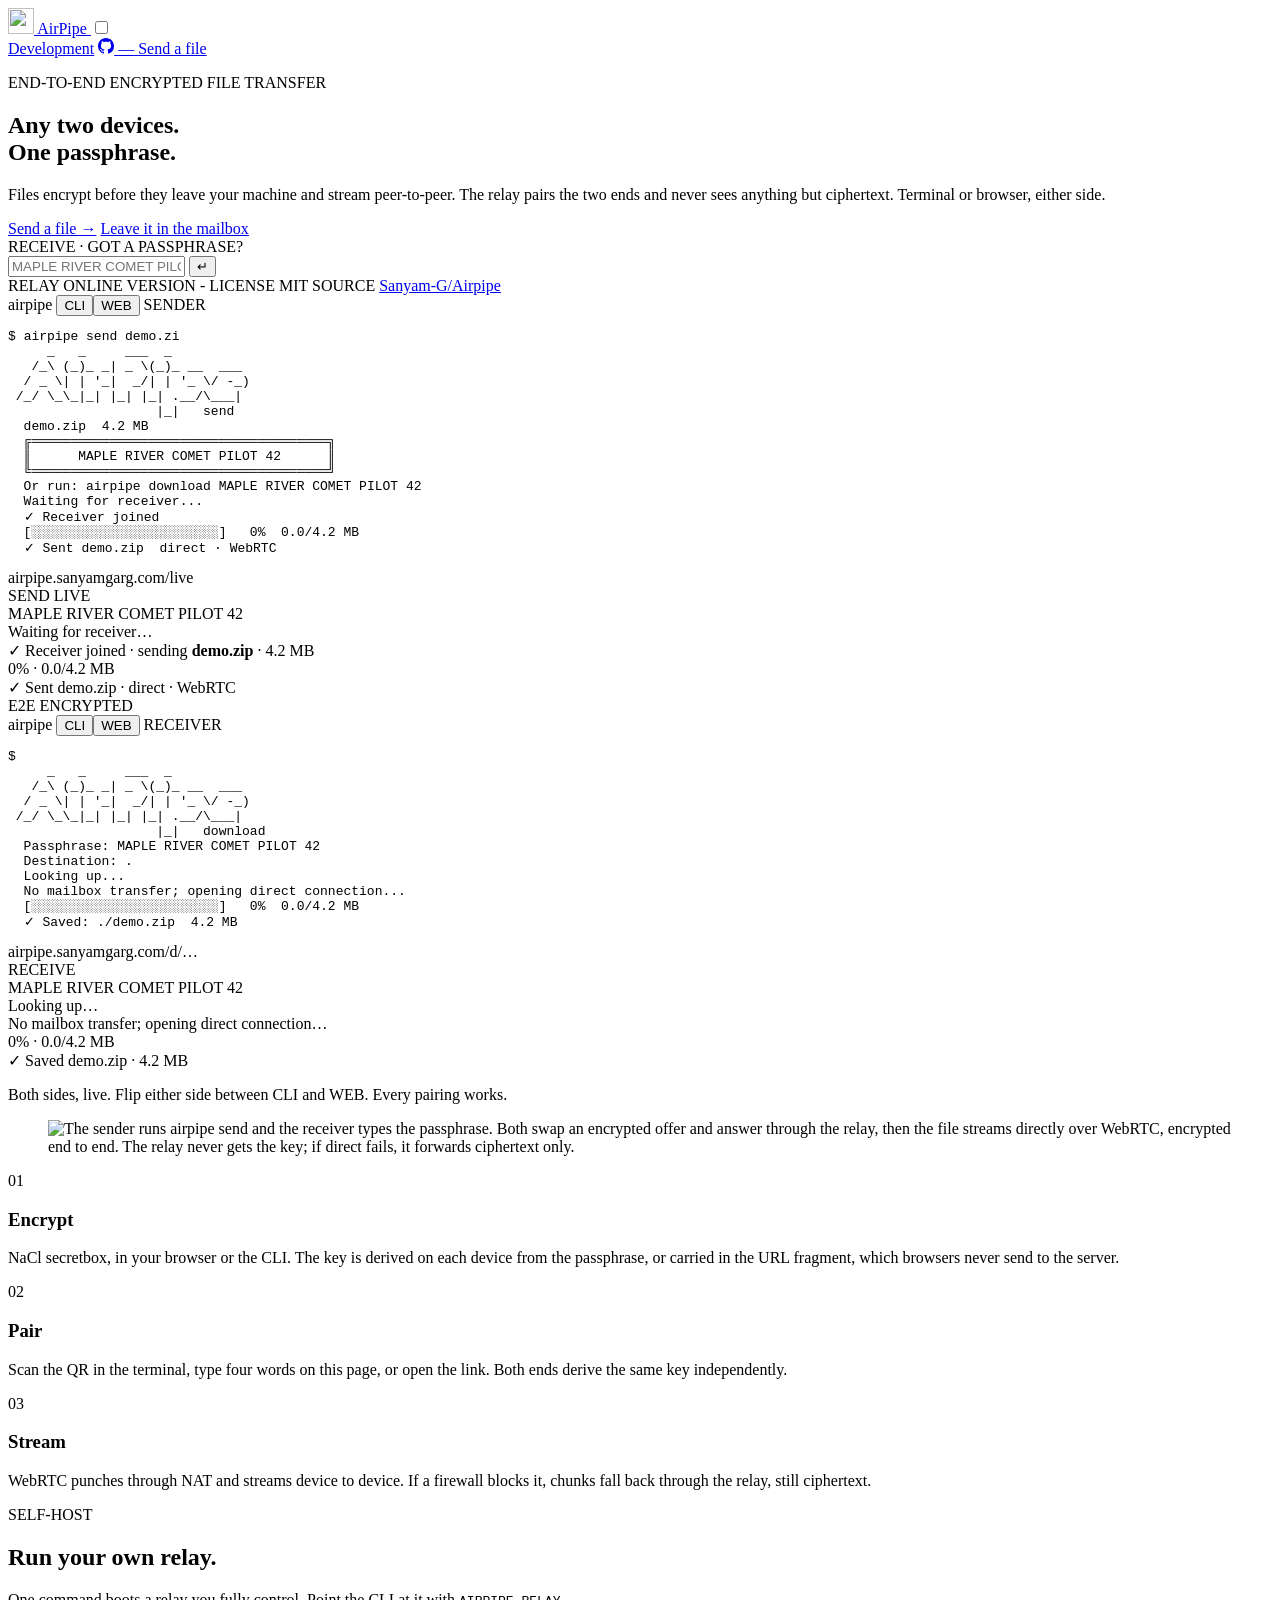
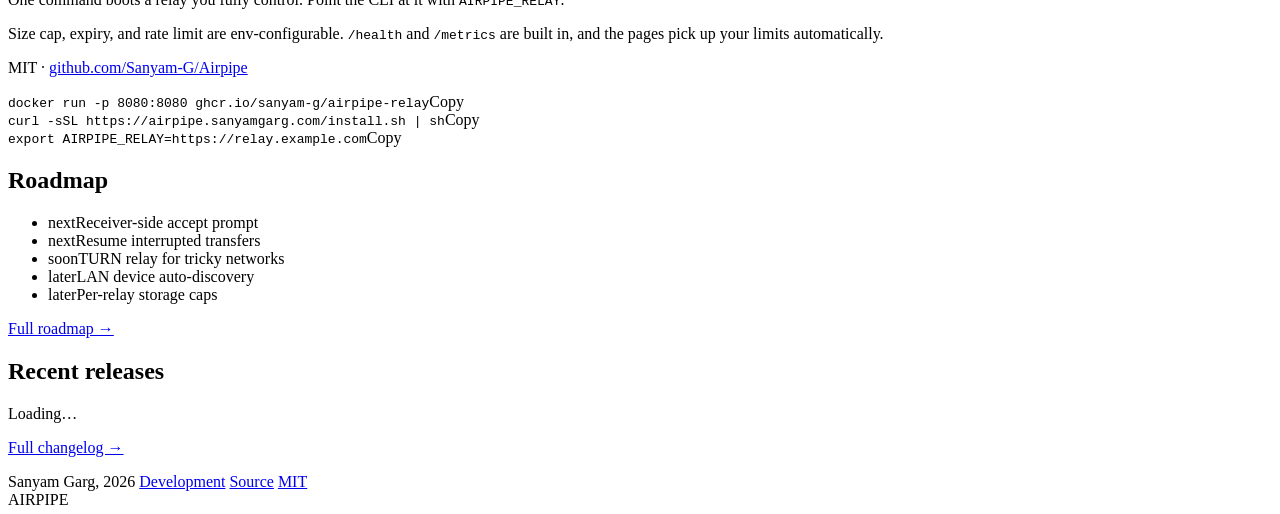
==== web/assets/index.html @ 5d318348 "Lowercase a logo: favicon, site header, README" ====
<!doctype html>
<html lang="en">
<head>
<meta charset="UTF-8">
<meta name="viewport" content="width=device-width,initial-scale=1">
<title>AirPipe - peer-to-peer encrypted file transfer</title>
<meta name="description" content="Encrypted file transfer, peer-to-peer in the browser or terminal. Self-hostable.">
<meta property="og:title" content="AirPipe">
<meta property="og:description" content="Encrypted file transfer, peer-to-peer in the browser or terminal. Self-hostable.">
<meta property="og:url" content="https://airpipe.sanyamgarg.com">
<meta property="og:type" content="website">
<meta name="theme-color" content="#14100D">
<link rel="icon" href="/static/favicon.ico?v=20261101a" sizes="any">
<link rel="icon" type="image/svg+xml" href="/static/favicon.svg?v=20261101a">
<link rel="apple-touch-icon" href="/static/apple-touch-icon.png?v=20261101a">
<link rel="preconnect" href="https://fonts.googleapis.com">
<link rel="preconnect" href="https://fonts.gstatic.com" crossorigin>
<link href="https://fonts.googleapis.com/css2?family=Inter:wght@400;500;600;700;800&family=JetBrains+Mono:wght@400;500;600;700&display=swap" rel="stylesheet">
<link rel="stylesheet" href="/site/landing.css?v=20261101b">
</head>
<body class="page-home">

  <nav class="topnav">
    <a class="nav-brand" href="/">
      <img class="brand-mark" src="/static/favicon.svg?v=20261101a" alt="" width="26" height="26">
      <span>AirPipe</span>
    </a>
    <input type="checkbox" id="nav-toggle" class="nav-toggle" aria-label="Open menu">
    <label for="nav-toggle" class="nav-burger" aria-hidden="true"><span></span><span></span><span></span></label>
    <div class="nav-right">
      <a class="nav-link" href="/development">Development</a>
      <a class="nav-link nav-gh" id="nav-gh" href="https://github.com/Sanyam-G/Airpipe" target="_blank" rel="noopener" aria-label="GitHub">
        <svg viewBox="0 0 16 16" width="16" height="16" aria-hidden="true"><path fill="currentColor" d="M8 0C3.58 0 0 3.58 0 8c0 3.54 2.29 6.53 5.47 7.59.4.07.55-.17.55-.38 0-.19-.01-.82-.01-1.49-2.01.37-2.53-.49-2.69-.94-.09-.23-.48-.94-.82-1.13-.28-.15-.68-.52-.01-.53.63-.01 1.08.58 1.23.82.72 1.21 1.87.87 2.33.66.07-.52.28-.87.51-1.07-1.78-.2-3.64-.89-3.64-3.95 0-.87.31-1.59.82-2.15-.08-.2-.36-1.02.08-2.12 0 0 .67-.21 2.2.82.64-.18 1.32-.27 2-.27.68 0 1.36.09 2 .27 1.53-1.04 2.2-.82 2.2-.82.44 1.1.16 1.92.08 2.12.51.56.82 1.27.82 2.15 0 3.07-1.87 3.75-3.65 3.95.29.25.54.73.54 1.48 0 1.07-.01 1.93-.01 2.2 0 .21.15.46.55.38A8.013 8.013 0 0 0 16 8c0-4.42-3.58-8-8-8z"/></svg>
        <span id="gh-stars" class="gh-stars">—</span>
      </a>
      <a class="nav-cta" href="/live">Send a file</a>
    </div>
  </nav>

  <main class="home">

    <section class="hero">
      <p class="eyebrow">END-TO-END ENCRYPTED FILE TRANSFER</p>
      <h1 class="hero-h">Any two devices.<br><span class="accent">One passphrase.</span></h1>

      <div class="hero-grid">
        <div class="hero-side">
          <p class="hero-sub">Files encrypt before they leave your machine and stream peer-to-peer. The relay pairs the two ends and never sees anything but ciphertext. Terminal or browser, either side.</p>
          <div class="hero-cta">
            <a class="btn-primary" href="/live">Send a file →</a>
            <a class="btn-secondary" href="/send">Leave it in the mailbox</a>
          </div>
          <div class="recv-mini">
            <span class="l-name">RECEIVE · GOT A PASSPHRASE?</span>
            <div class="recv-line">
              <input id="pp-input" class="recv-input" type="text" placeholder="MAPLE RIVER COMET PILOT 42" autocomplete="off" spellcheck="false" aria-label="passphrase">
              <button id="pp-go" class="recv-go">↵</button>
            </div>
            <div id="pp-err" class="recv-err"></div>
          </div>
          <div class="hero-meta">
            <span class="status" id="relay-status"><span class="dot"></span><span class="status-text">RELAY ONLINE</span></span>
            <span><span class="meta-k">VERSION</span> <span id="relay-version">-</span></span>
            <span><span class="meta-k">LICENSE</span> MIT</span>
            <span><span class="meta-k">SOURCE</span> <a href="https://github.com/Sanyam-G/Airpipe" target="_blank" rel="noopener">Sanyam-G/Airpipe</a></span>
          </div>
        </div>

        <div class="hero-demo">
          <div class="demo-duo" id="demo-duo">
            <div class="term pane">
              <div class="term-bar">
                <span class="term-dot"></span><span class="term-dot"></span><span class="term-dot"></span>
                <span class="term-title">airpipe</span>
                <span class="seg"><button type="button" class="sel" data-view="cli">CLI</button><button type="button" data-view="web">WEB</button></span>
                <span class="term-role">SENDER</span>
              </div>
              <pre class="term-body"><span class="tl t-first"><span class="t-dim">$</span> <span id="type-s"></span><span class="t-caret" id="caret-s"></span></span>
<span class="tl t-brand" data-s="s1">     _   _     ___  _
   /_\ (_)_ _| _ \(_)_ __  ___
  / _ \| | '_|  _/| | '_ \/ -_)
 /_/ \_\_|_| |_| |_| .__/\___|
                   |_|   <span class="t-dim">send</span></span>
<span class="tl" data-s="s2">  <span class="t-ink">demo.zip</span>  <span class="t-dim">4.2 MB</span></span>
<span class="tl t-brand" data-s="s3">  ╔══════════════════════════════════════╗
  ║      MAPLE RIVER COMET PILOT 42      ║
  ╚══════════════════════════════════════╝</span>
<span class="tl" data-s="s4">  <span class="t-dim">Or run:</span> <span class="t-ink">airpipe download MAPLE RIVER COMET PILOT 42</span></span>
<span class="tl" data-s="s5">  <span class="t-dim">Waiting for receiver...</span></span>
<span class="tl t-ok" data-s="s6">  ✓ Receiver joined</span>
<span class="tl" data-s="s7">  [<span class="t-brand" id="bar-s">░░░░░░░░░░░░░░░░░░░░░░░░</span>] <span id="pct-s" class="t-dim">  0%</span></span>
<span class="tl t-ok" data-s="s8">  ✓ Sent demo.zip  <span class="t-dim">direct · WebRTC</span></span></pre>
              <div class="web-body">
                <div class="wb-url">airpipe.sanyamgarg.com<span class="wb-path">/live</span></div>
                <div class="wb-stage">
                  <div class="wb-head">SEND LIVE</div>
                  <div class="wl" data-s="s3">
                    <div class="wb-phrase">MAPLE RIVER COMET PILOT 42</div>
                    <div class="wb-qr" aria-hidden="true"></div>
                  </div>
                  <div class="wl wb-dim" data-s="s5">Waiting for receiver…</div>
                  <div class="wl wb-ok" data-s="s6">✓ Receiver joined · sending <b>demo.zip</b> · 4.2 MB</div>
                  <div class="wl" data-s="s7">
                    <div class="wb-bar"><div class="wb-fill" id="wfill-s"></div></div>
                    <div class="wb-pct" id="wpct-s">0%</div>
                  </div>
                  <div class="wl wb-ok" data-s="s8">✓ Sent demo.zip · direct · WebRTC</div>
                </div>
              </div>
            </div>

            <div class="pipe" id="pipe" aria-hidden="true">
              <div class="pipe-track"><span class="pkt"></span><span class="pkt"></span><span class="pkt"></span></div>
              <span class="pipe-cap">E2E&nbsp;ENCRYPTED</span>
            </div>

            <div class="term pane">
              <div class="term-bar">
                <span class="term-dot"></span><span class="term-dot"></span><span class="term-dot"></span>
                <span class="term-title">airpipe</span>
                <span class="seg"><button type="button" class="sel" data-view="cli">CLI</button><button type="button" data-view="web">WEB</button></span>
                <span class="term-role">RECEIVER</span>
              </div>
              <pre class="term-body"><span class="tl t-first"><span class="t-dim">$</span> <span id="type-r"></span><span class="t-caret off" id="caret-r"></span></span>
<span class="tl t-brand" data-s="r1">     _   _     ___  _
   /_\ (_)_ _| _ \(_)_ __  ___
  / _ \| | '_|  _/| | '_ \/ -_)
 /_/ \_\_|_| |_| |_| .__/\___|
                   |_|   <span class="t-dim">download</span></span>
<span class="tl" data-s="r2">  <span class="t-dim">Passphrase:</span> <span class="t-brand">MAPLE RIVER COMET PILOT 42</span>
  <span class="t-dim">Destination:</span> <span class="t-ink">.</span></span>
<span class="tl" data-s="r3">  <span class="t-dim">Looking up...</span></span>
<span class="tl" data-s="r4">  <span class="t-dim">No mailbox transfer; opening direct connection...</span></span>
<span class="tl" data-s="r5">  [<span class="t-brand" id="bar-r">░░░░░░░░░░░░░░░░░░░░░░░░</span>] <span id="pct-r" class="t-dim">  0%</span></span>
<span class="tl t-ok" data-s="r6">  ✓ Saved: ./demo.zip  <span class="t-dim">4.2 MB</span></span></pre>
              <div class="web-body">
                <div class="wb-url">airpipe.sanyamgarg.com<span class="wb-path">/d/…</span></div>
                <div class="wb-stage">
                  <div class="wb-head">RECEIVE</div>
                  <div class="wl" data-s="r2"><div class="wb-input">MAPLE RIVER COMET PILOT 42</div></div>
                  <div class="wl wb-dim" data-s="r3">Looking up…</div>
                  <div class="wl wb-dim" data-s="r4">No mailbox transfer; opening direct connection…</div>
                  <div class="wl" data-s="r5">
                    <div class="wb-bar"><div class="wb-fill" id="wfill-r"></div></div>
                    <div class="wb-pct" id="wpct-r">0%</div>
                  </div>
                  <div class="wl wb-ok" data-s="r6">✓ Saved demo.zip · 4.2 MB</div>
                </div>
              </div>
            </div>
          </div>
          <p class="term-cap">Both sides, live. Flip either side between CLI and WEB. Every pairing works.</p>
        </div>
      </div>
    </section>

    <section class="how">
      <figure class="how-fig"><picture><source media="(max-width: 600px)" srcset="/site/airpipe-flow-tall.svg" width="400" height="830"><img src="/site/airpipe-flow.svg" width="940" height="340" alt="The sender runs airpipe send and the receiver types the passphrase. Both swap an encrypted offer and answer through the relay, then the file streams directly over WebRTC, encrypted end to end. The relay never gets the key; if direct fails, it forwards ciphertext only."></picture></figure>
      <div class="how-cell">
        <span class="how-n">01</span>
        <div class="how-txt">
          <h3>Encrypt</h3>
          <p>NaCl secretbox, in your browser or the CLI. The key is derived on each device from the passphrase, or carried in the URL fragment, which browsers never send to the server.</p>
        </div>
      </div>
      <div class="how-cell">
        <span class="how-n">02</span>
        <div class="how-txt">
          <h3>Pair</h3>
          <p>Scan the QR in the terminal, type four words on this page, or open the link. Both ends derive the same key independently.</p>
        </div>
      </div>
      <div class="how-cell">
        <span class="how-n">03</span>
        <div class="how-txt">
          <h3>Stream</h3>
          <p>WebRTC punches through NAT and streams device to device. If a firewall blocks it, chunks fall back through the relay, still ciphertext.</p>
        </div>
      </div>
    </section>

    <section class="selfhost">
      <div class="sh-copy">
        <p class="eyebrow">SELF-HOST</p>
        <h2>Run your own relay.</h2>
        <p>One command boots a relay you fully control. Point the CLI at it with <code>AIRPIPE_RELAY</code>.</p>
        <p>Size cap, expiry, and rate limit are env-configurable. <code>/health</code> and <code>/metrics</code> are built in, and the pages pick up your limits automatically.</p>
        <p class="sh-foot">MIT · <a href="https://github.com/Sanyam-G/Airpipe" target="_blank" rel="noopener">github.com/Sanyam-G/Airpipe</a></p>
      </div>
      <div class="code-stack">
        <div class="code-block"><code>docker run -p 8080:8080 ghcr.io/sanyam-g/airpipe-relay</code><span class="copy-pill">Copy</span></div>
        <div class="code-block"><code>curl -sSL https://airpipe.sanyamgarg.com/install.sh | sh</code><span class="copy-pill">Copy</span></div>
        <div class="code-block"><code>export AIRPIPE_RELAY=https://relay.example.com</code><span class="copy-pill">Copy</span></div>
      </div>
    </section>

    <section class="split">
      <div class="split-col">
        <h2 class="section-label">Roadmap</h2>
        <ul class="rm-line">
          <li><span class="rm-status next">next</span>Receiver-side accept prompt</li>
          <li><span class="rm-status next">next</span>Resume interrupted transfers</li>
          <li><span class="rm-status soon">soon</span>TURN relay for tricky networks</li>
          <li><span class="rm-status later">later</span>LAN device auto-discovery</li>
          <li><span class="rm-status later">later</span>Per-relay storage caps</li>
        </ul>
        <p class="section-foot"><a href="/development#roadmap">Full roadmap →</a></p>
      </div>
      <div class="split-col">
        <h2 class="section-label">Recent releases</h2>
        <div id="cl-list" class="cl-line" data-limit="4">Loading…</div>
        <p class="section-foot"><a href="/development#changelog">Full changelog →</a></p>
      </div>
    </section>

  </main>

  <footer>
    <div class="footer-inner">
      <span>Sanyam Garg, 2026</span>
      <span class="footer-links">
        <a href="/development">Development</a>
        <a href="https://github.com/Sanyam-G/Airpipe" target="_blank" rel="noopener">Source</a>
        <a href="https://github.com/Sanyam-G/Airpipe/blob/main/LICENSE" target="_blank" rel="noopener">MIT</a>
      </span>
    </div>
    <div class="footer-word" aria-hidden="true">AIRPIPE</div>
  </footer>

  <script src="/site/app.js?v=20260704a" defer></script>
  <script>
  (function () {
    var CMD_S = 'airpipe send demo.zip';
    var CMD_R = 'airpipe download MAPLE RIVER COMET PILOT 42';
    var typeS = document.getElementById('type-s'), caretS = document.getElementById('caret-s');
    var typeR = document.getElementById('type-r'), caretR = document.getElementById('caret-r');
    var barS = document.getElementById('bar-s'), pctS = document.getElementById('pct-s');
    var barR = document.getElementById('bar-r'), pctR = document.getElementById('pct-r');
    var pipe = document.getElementById('pipe');
    var wfillS = document.getElementById('wfill-s'), wpctS = document.getElementById('wpct-s');
    var wfillR = document.getElementById('wfill-r'), wpctR = document.getElementById('wpct-r');
    var lines = Array.prototype.slice.call(document.querySelectorAll('#demo-duo [data-s]'));
    if (!typeS || !typeR || !lines.length) return;
    var SIZE_MB = 4.2;
    var timers = [];
    function at(ms, fn) { timers.push(setTimeout(fn, ms)); }
    function show(n) {
      document.querySelectorAll('#demo-duo [data-s="' + n + '"]').forEach(function (el) {
        el.classList.add('on');
      });
    }
    function setBar(bar, pct, wfill, wpct, p) {
      var cells = 24, fill = Math.round(cells * p / 100);
      var mb = (SIZE_MB * p / 100).toFixed(1);
      bar.textContent = '█'.repeat(fill) + '░'.repeat(cells - fill);
      pct.textContent = (p < 10 ? '  ' : p < 100 ? ' ' : '') + p + '%  ' + mb + '/' + SIZE_MB + ' MB';
      wfill.style.width = p + '%';
      wpct.textContent = p + '% · ' + mb + '/' + SIZE_MB + ' MB';
    }
    document.querySelectorAll('#demo-duo .seg button').forEach(function (b) {
      b.addEventListener('click', function () {
        var pane = b.closest('.pane');
        pane.classList.toggle('view-web', b.dataset.view === 'web');
        pane.querySelectorAll('.seg button').forEach(function (x) {
          x.classList.toggle('sel', x === b);
        });
      });
    });
    function typeInto(el, caret, cmd, t0, speed) {
      at(t0, function () { caret.classList.remove('off'); });
      var t = t0 + 300;
      for (var i = 0; i < cmd.length; i++) {
        (function (i) { at(t, function () { el.textContent = cmd.slice(0, i + 1); }); })(i);
        t += speed + (i % 3) * 14;
      }
      return t;
    }
    function run() {
      timers.forEach(clearTimeout); timers = [];
      typeS.textContent = ''; typeR.textContent = '';
      caretS.classList.remove('off'); caretR.classList.add('off');
      pipe.classList.remove('live');
      lines.forEach(function (l) { l.classList.remove('on'); });
      setBar(barS, pctS, wfillS, wpctS, 0); setBar(barR, pctR, wfillR, wpctR, 0);
      var t = typeInto(typeS, caretS, CMD_S, 500, 34);
      at(t += 250, function () { caretS.classList.add('off'); show('s1'); });
      at(t += 350, function () { show('s2'); });
      at(t += 450, function () { show('s3'); });
      at(t += 250, function () { show('s4'); });
      at(t += 400, function () { show('s5'); });
      t = typeInto(typeR, caretR, CMD_R, t + 700, 26);
      at(t += 200, function () { caretR.classList.add('off'); show('r1'); });
      at(t += 300, function () { show('r2'); });
      at(t += 350, function () { show('r3'); });
      at(t += 550, function () { show('r4'); });
      at(t += 350, function () { show('s6'); pipe.classList.add('live'); });
      at(t += 400, function () { show('s7'); show('r5'); });
      var N = 26;
      for (var s = 1; s <= N; s++) {
        var x = s / N;
        var p = Math.round(100 * (1 - Math.pow(1 - x, 2.2)));
        (function (p, tt) {
          at(tt, function () { setBar(barS, pctS, wfillS, wpctS, p); });
          at(tt + 110, function () { setBar(barR, pctR, wfillR, wpctR, p); });
        })(p, t);
        t += 95;
      }
      at(t += 320, function () { pipe.classList.remove('live'); show('s8'); });
      at(t += 200, function () { show('r6'); });
      at(t + 4500, run);
    }
    run();
  })();
  </script>
</body>
</html>
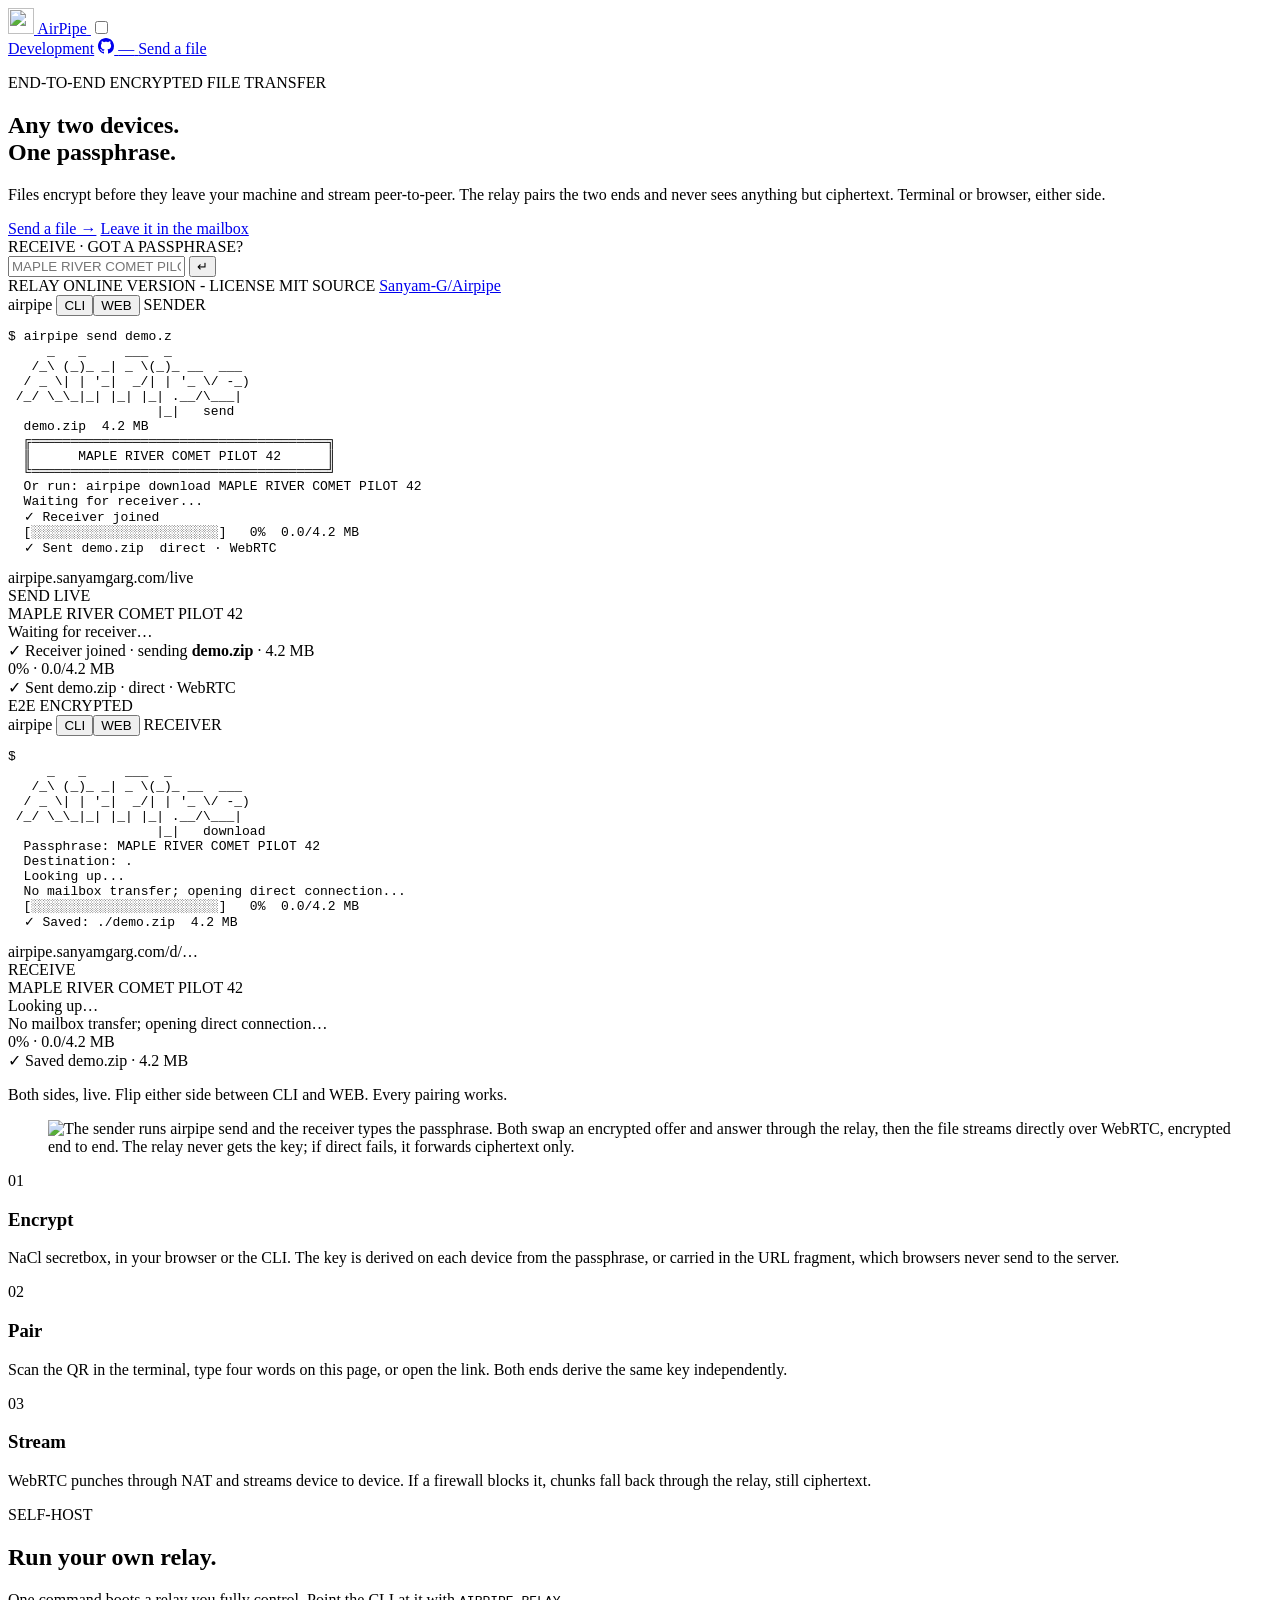
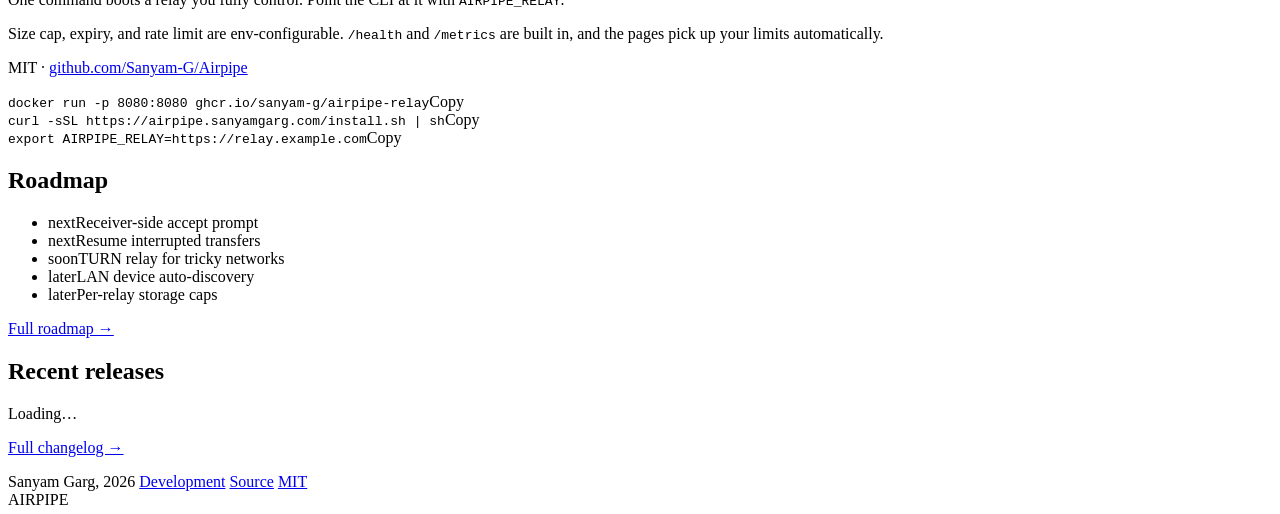
==== commit 6bf40539: "Restore earlier flow graphic, keep CLI-accurate text" ====
--- a/web/assets/index.html
+++ b/web/assets/index.html
@@ -155,7 +155,7 @@
     </section>
 
     <section class="how">
-      <figure class="how-fig"><picture><source media="(max-width: 600px)" srcset="/site/airpipe-flow-tall.svg" width="400" height="830"><img src="/site/airpipe-flow.svg" width="940" height="340" alt="The sender runs airpipe send and the receiver types the passphrase. Both swap an encrypted offer and answer through the relay, then the file streams directly over WebRTC, encrypted end to end. The relay never gets the key; if direct fails, it forwards ciphertext only."></picture></figure>
+      <figure class="how-fig"><picture><source media="(max-width: 600px)" srcset="/site/airpipe-flow-tall.svg" width="430" height="820"><img src="/site/airpipe-flow.svg" width="920" height="440" alt="The sender runs airpipe send and the receiver types the passphrase. Both swap an encrypted offer and answer through the relay, then the file streams directly over WebRTC, encrypted end to end. The relay never gets the key; if direct fails, it forwards ciphertext only."></picture></figure>
       <div class="how-cell">
         <span class="how-n">01</span>
         <div class="how-txt">
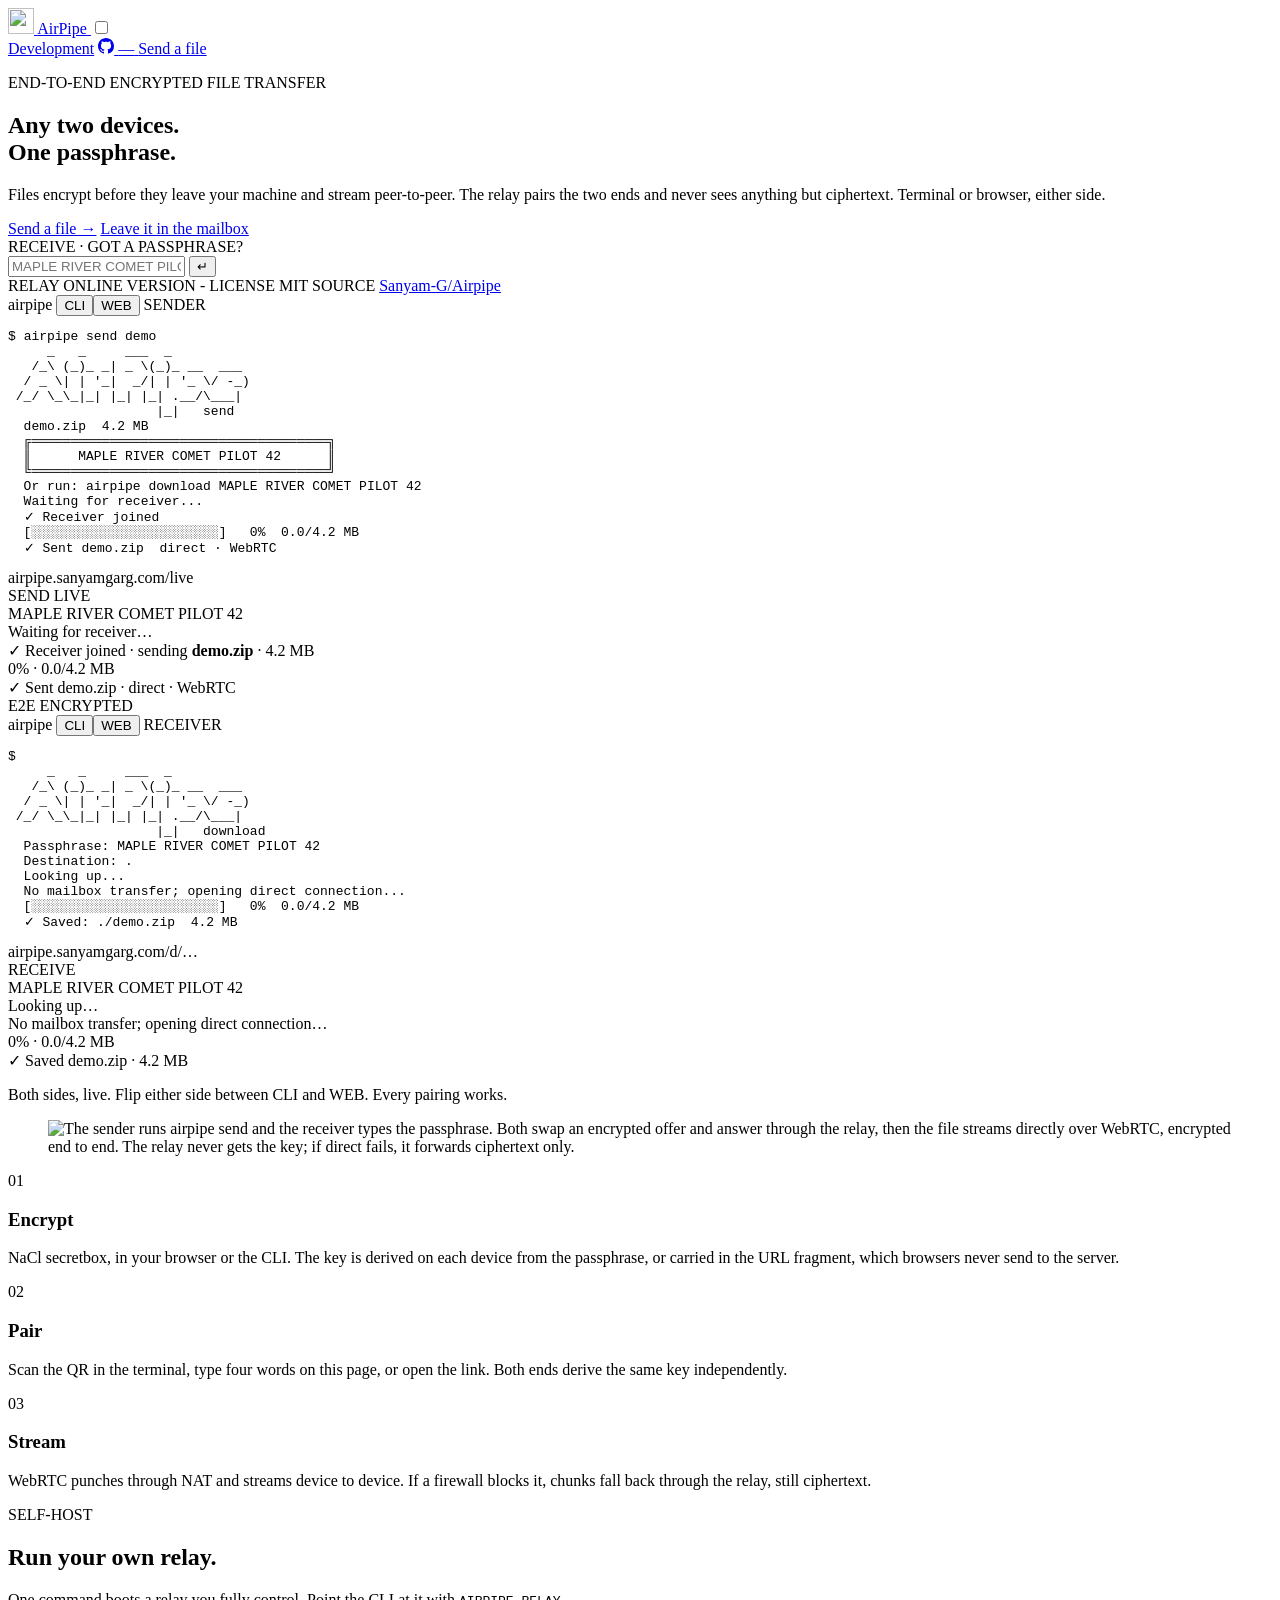
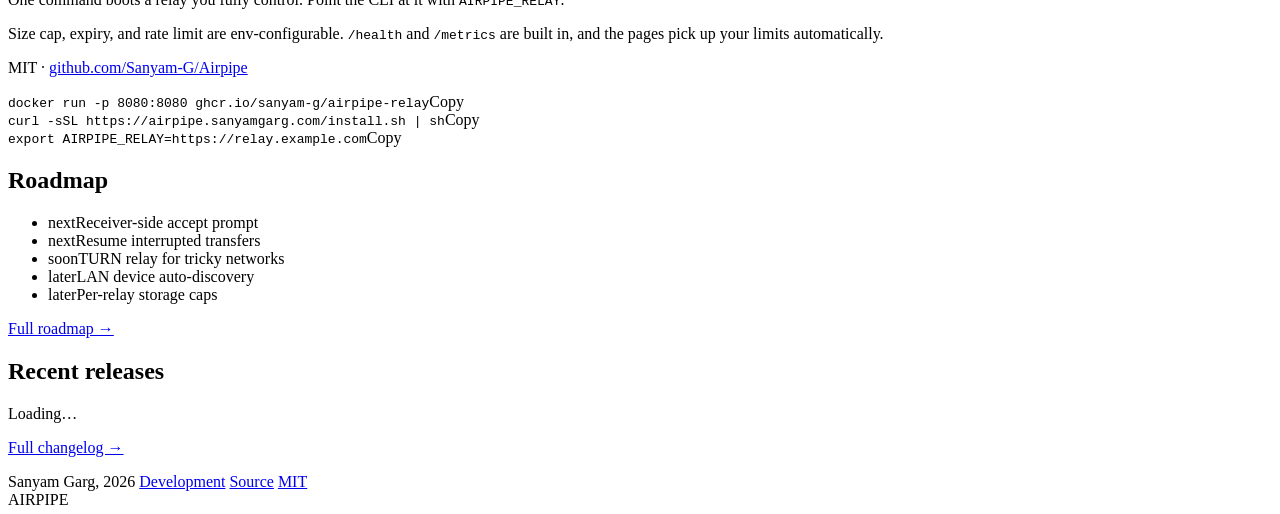
==== commit 415a7950: "Back to the redesigned flow graphic" ====
--- a/web/assets/index.html
+++ b/web/assets/index.html
@@ -155,7 +155,7 @@
     </section>
 
     <section class="how">
-      <figure class="how-fig"><picture><source media="(max-width: 600px)" srcset="/site/airpipe-flow-tall.svg" width="430" height="820"><img src="/site/airpipe-flow.svg" width="920" height="440" alt="The sender runs airpipe send and the receiver types the passphrase. Both swap an encrypted offer and answer through the relay, then the file streams directly over WebRTC, encrypted end to end. The relay never gets the key; if direct fails, it forwards ciphertext only."></picture></figure>
+      <figure class="how-fig"><picture><source media="(max-width: 600px)" srcset="/site/airpipe-flow-tall.svg" width="400" height="830"><img src="/site/airpipe-flow.svg" width="940" height="340" alt="The sender runs airpipe send and the receiver types the passphrase. Both swap an encrypted offer and answer through the relay, then the file streams directly over WebRTC, encrypted end to end. The relay never gets the key; if direct fails, it forwards ciphertext only."></picture></figure>
       <div class="how-cell">
         <span class="how-n">01</span>
         <div class="how-txt">
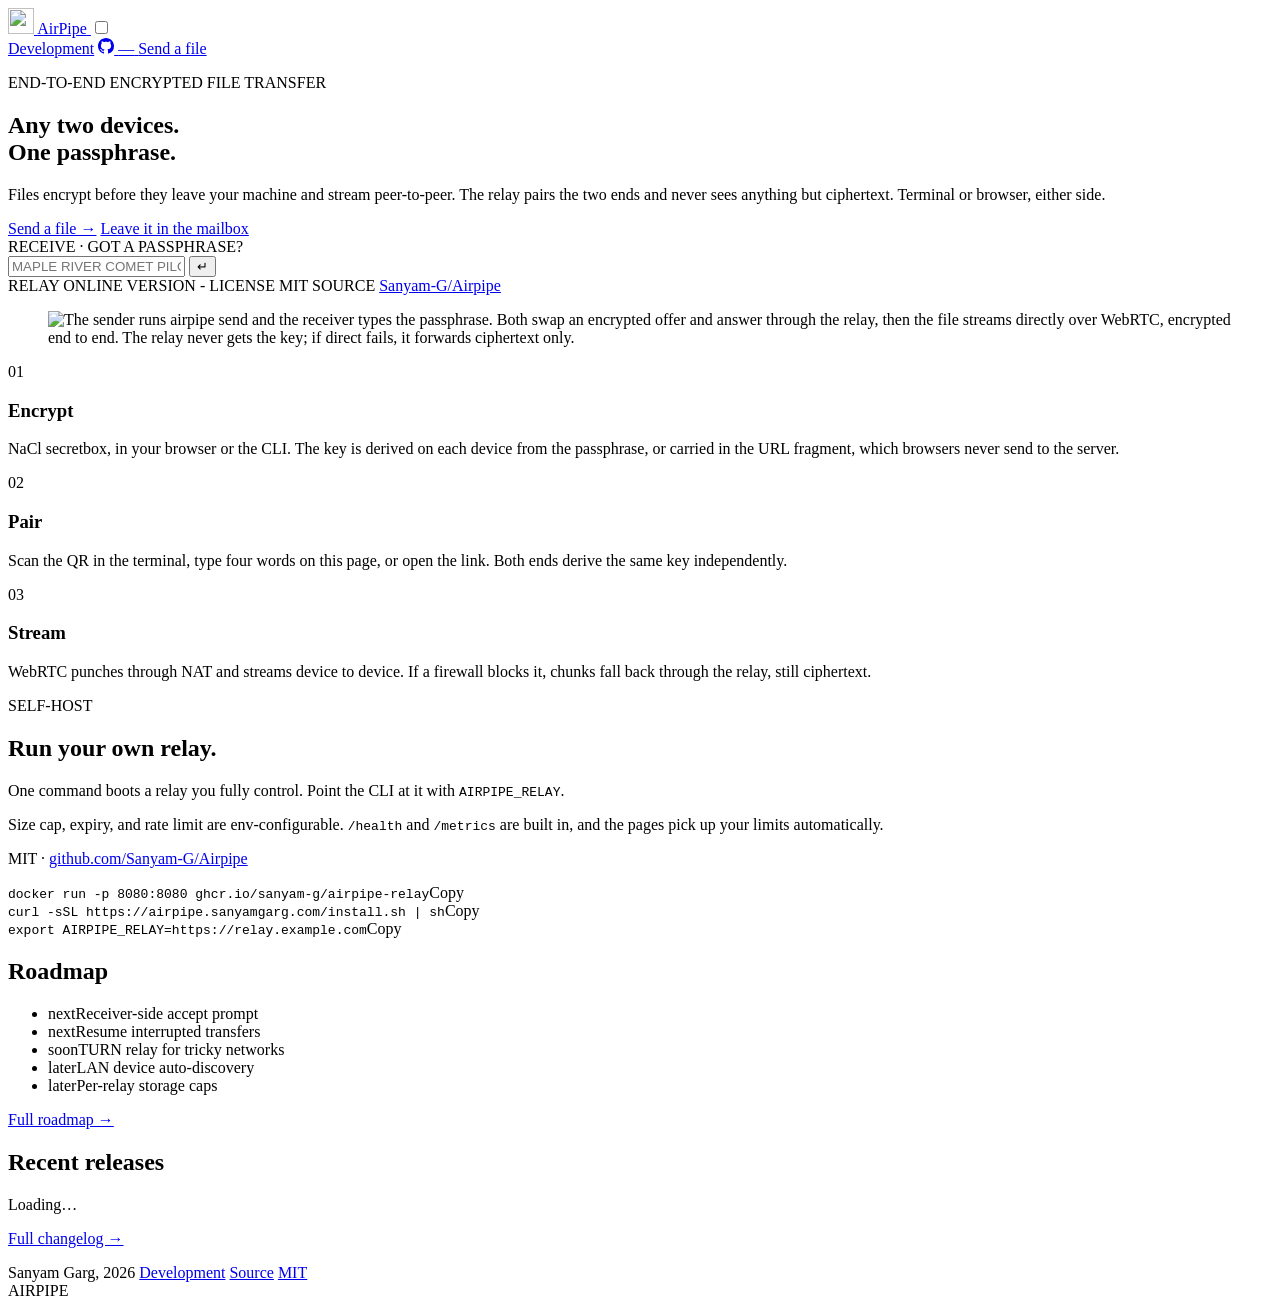
==== commit b0bff0cc: "Site: flow graphic replaces the old hero terminal demo" ====
--- a/web/assets/index.html
+++ b/web/assets/index.html
@@ -16,7 +16,7 @@
 <link rel="preconnect" href="https://fonts.googleapis.com">
 <link rel="preconnect" href="https://fonts.gstatic.com" crossorigin>
 <link href="https://fonts.googleapis.com/css2?family=Inter:wght@400;500;600;700;800&family=JetBrains+Mono:wght@400;500;600;700&display=swap" rel="stylesheet">
-<link rel="stylesheet" href="/site/landing.css?v=20261101b">
+<link rel="stylesheet" href="/site/landing.css?v=20261109a">
 </head>
 <body class="page-home">
 
@@ -66,96 +66,11 @@
           </div>
         </div>
 
-        <div class="hero-demo">
-          <div class="demo-duo" id="demo-duo">
-            <div class="term pane">
-              <div class="term-bar">
-                <span class="term-dot"></span><span class="term-dot"></span><span class="term-dot"></span>
-                <span class="term-title">airpipe</span>
-                <span class="seg"><button type="button" class="sel" data-view="cli">CLI</button><button type="button" data-view="web">WEB</button></span>
-                <span class="term-role">SENDER</span>
-              </div>
-              <pre class="term-body"><span class="tl t-first"><span class="t-dim">$</span> <span id="type-s"></span><span class="t-caret" id="caret-s"></span></span>
-<span class="tl t-brand" data-s="s1">     _   _     ___  _
-   /_\ (_)_ _| _ \(_)_ __  ___
-  / _ \| | '_|  _/| | '_ \/ -_)
- /_/ \_\_|_| |_| |_| .__/\___|
-                   |_|   <span class="t-dim">send</span></span>
-<span class="tl" data-s="s2">  <span class="t-ink">demo.zip</span>  <span class="t-dim">4.2 MB</span></span>
-<span class="tl t-brand" data-s="s3">  ╔══════════════════════════════════════╗
-  ║      MAPLE RIVER COMET PILOT 42      ║
-  ╚══════════════════════════════════════╝</span>
-<span class="tl" data-s="s4">  <span class="t-dim">Or run:</span> <span class="t-ink">airpipe download MAPLE RIVER COMET PILOT 42</span></span>
-<span class="tl" data-s="s5">  <span class="t-dim">Waiting for receiver...</span></span>
-<span class="tl t-ok" data-s="s6">  ✓ Receiver joined</span>
-<span class="tl" data-s="s7">  [<span class="t-brand" id="bar-s">░░░░░░░░░░░░░░░░░░░░░░░░</span>] <span id="pct-s" class="t-dim">  0%</span></span>
-<span class="tl t-ok" data-s="s8">  ✓ Sent demo.zip  <span class="t-dim">direct · WebRTC</span></span></pre>
-              <div class="web-body">
-                <div class="wb-url">airpipe.sanyamgarg.com<span class="wb-path">/live</span></div>
-                <div class="wb-stage">
-                  <div class="wb-head">SEND LIVE</div>
-                  <div class="wl" data-s="s3">
-                    <div class="wb-phrase">MAPLE RIVER COMET PILOT 42</div>
-                    <div class="wb-qr" aria-hidden="true"></div>
-                  </div>
-                  <div class="wl wb-dim" data-s="s5">Waiting for receiver…</div>
-                  <div class="wl wb-ok" data-s="s6">✓ Receiver joined · sending <b>demo.zip</b> · 4.2 MB</div>
-                  <div class="wl" data-s="s7">
-                    <div class="wb-bar"><div class="wb-fill" id="wfill-s"></div></div>
-                    <div class="wb-pct" id="wpct-s">0%</div>
-                  </div>
-                  <div class="wl wb-ok" data-s="s8">✓ Sent demo.zip · direct · WebRTC</div>
-                </div>
-              </div>
-            </div>
-
-            <div class="pipe" id="pipe" aria-hidden="true">
-              <div class="pipe-track"><span class="pkt"></span><span class="pkt"></span><span class="pkt"></span></div>
-              <span class="pipe-cap">E2E&nbsp;ENCRYPTED</span>
-            </div>
-
-            <div class="term pane">
-              <div class="term-bar">
-                <span class="term-dot"></span><span class="term-dot"></span><span class="term-dot"></span>
-                <span class="term-title">airpipe</span>
-                <span class="seg"><button type="button" class="sel" data-view="cli">CLI</button><button type="button" data-view="web">WEB</button></span>
-                <span class="term-role">RECEIVER</span>
-              </div>
-              <pre class="term-body"><span class="tl t-first"><span class="t-dim">$</span> <span id="type-r"></span><span class="t-caret off" id="caret-r"></span></span>
-<span class="tl t-brand" data-s="r1">     _   _     ___  _
-   /_\ (_)_ _| _ \(_)_ __  ___
-  / _ \| | '_|  _/| | '_ \/ -_)
- /_/ \_\_|_| |_| |_| .__/\___|
-                   |_|   <span class="t-dim">download</span></span>
-<span class="tl" data-s="r2">  <span class="t-dim">Passphrase:</span> <span class="t-brand">MAPLE RIVER COMET PILOT 42</span>
-  <span class="t-dim">Destination:</span> <span class="t-ink">.</span></span>
-<span class="tl" data-s="r3">  <span class="t-dim">Looking up...</span></span>
-<span class="tl" data-s="r4">  <span class="t-dim">No mailbox transfer; opening direct connection...</span></span>
-<span class="tl" data-s="r5">  [<span class="t-brand" id="bar-r">░░░░░░░░░░░░░░░░░░░░░░░░</span>] <span id="pct-r" class="t-dim">  0%</span></span>
-<span class="tl t-ok" data-s="r6">  ✓ Saved: ./demo.zip  <span class="t-dim">4.2 MB</span></span></pre>
-              <div class="web-body">
-                <div class="wb-url">airpipe.sanyamgarg.com<span class="wb-path">/d/…</span></div>
-                <div class="wb-stage">
-                  <div class="wb-head">RECEIVE</div>
-                  <div class="wl" data-s="r2"><div class="wb-input">MAPLE RIVER COMET PILOT 42</div></div>
-                  <div class="wl wb-dim" data-s="r3">Looking up…</div>
-                  <div class="wl wb-dim" data-s="r4">No mailbox transfer; opening direct connection…</div>
-                  <div class="wl" data-s="r5">
-                    <div class="wb-bar"><div class="wb-fill" id="wfill-r"></div></div>
-                    <div class="wb-pct" id="wpct-r">0%</div>
-                  </div>
-                  <div class="wl wb-ok" data-s="r6">✓ Saved demo.zip · 4.2 MB</div>
-                </div>
-              </div>
-            </div>
-          </div>
-          <p class="term-cap">Both sides, live. Flip either side between CLI and WEB. Every pairing works.</p>
-        </div>
+        <figure class="hero-fig"><picture><source media="(max-width: 600px)" srcset="/site/airpipe-flow-tall.svg" width="400" height="830"><img src="/site/airpipe-flow.svg" width="940" height="340" alt="The sender runs airpipe send and the receiver types the passphrase. Both swap an encrypted offer and answer through the relay, then the file streams directly over WebRTC, encrypted end to end. The relay never gets the key; if direct fails, it forwards ciphertext only."></picture></figure>
       </div>
     </section>
 
     <section class="how">
-      <figure class="how-fig"><picture><source media="(max-width: 600px)" srcset="/site/airpipe-flow-tall.svg" width="400" height="830"><img src="/site/airpipe-flow.svg" width="940" height="340" alt="The sender runs airpipe send and the receiver types the passphrase. Both swap an encrypted offer and answer through the relay, then the file streams directly over WebRTC, encrypted end to end. The relay never gets the key; if direct fails, it forwards ciphertext only."></picture></figure>
       <div class="how-cell">
         <span class="how-n">01</span>
         <div class="how-txt">
@@ -228,89 +143,5 @@
   </footer>
 
   <script src="/site/app.js?v=20260704a" defer></script>
-  <script>
-  (function () {
-    var CMD_S = 'airpipe send demo.zip';
-    var CMD_R = 'airpipe download MAPLE RIVER COMET PILOT 42';
-    var typeS = document.getElementById('type-s'), caretS = document.getElementById('caret-s');
-    var typeR = document.getElementById('type-r'), caretR = document.getElementById('caret-r');
-    var barS = document.getElementById('bar-s'), pctS = document.getElementById('pct-s');
-    var barR = document.getElementById('bar-r'), pctR = document.getElementById('pct-r');
-    var pipe = document.getElementById('pipe');
-    var wfillS = document.getElementById('wfill-s'), wpctS = document.getElementById('wpct-s');
-    var wfillR = document.getElementById('wfill-r'), wpctR = document.getElementById('wpct-r');
-    var lines = Array.prototype.slice.call(document.querySelectorAll('#demo-duo [data-s]'));
-    if (!typeS || !typeR || !lines.length) return;
-    var SIZE_MB = 4.2;
-    var timers = [];
-    function at(ms, fn) { timers.push(setTimeout(fn, ms)); }
-    function show(n) {
-      document.querySelectorAll('#demo-duo [data-s="' + n + '"]').forEach(function (el) {
-        el.classList.add('on');
-      });
-    }
-    function setBar(bar, pct, wfill, wpct, p) {
-      var cells = 24, fill = Math.round(cells * p / 100);
-      var mb = (SIZE_MB * p / 100).toFixed(1);
-      bar.textContent = '█'.repeat(fill) + '░'.repeat(cells - fill);
-      pct.textContent = (p < 10 ? '  ' : p < 100 ? ' ' : '') + p + '%  ' + mb + '/' + SIZE_MB + ' MB';
-      wfill.style.width = p + '%';
-      wpct.textContent = p + '% · ' + mb + '/' + SIZE_MB + ' MB';
-    }
-    document.querySelectorAll('#demo-duo .seg button').forEach(function (b) {
-      b.addEventListener('click', function () {
-        var pane = b.closest('.pane');
-        pane.classList.toggle('view-web', b.dataset.view === 'web');
-        pane.querySelectorAll('.seg button').forEach(function (x) {
-          x.classList.toggle('sel', x === b);
-        });
-      });
-    });
-    function typeInto(el, caret, cmd, t0, speed) {
-      at(t0, function () { caret.classList.remove('off'); });
-      var t = t0 + 300;
-      for (var i = 0; i < cmd.length; i++) {
-        (function (i) { at(t, function () { el.textContent = cmd.slice(0, i + 1); }); })(i);
-        t += speed + (i % 3) * 14;
-      }
-      return t;
-    }
-    function run() {
-      timers.forEach(clearTimeout); timers = [];
-      typeS.textContent = ''; typeR.textContent = '';
-      caretS.classList.remove('off'); caretR.classList.add('off');
-      pipe.classList.remove('live');
-      lines.forEach(function (l) { l.classList.remove('on'); });
-      setBar(barS, pctS, wfillS, wpctS, 0); setBar(barR, pctR, wfillR, wpctR, 0);
-      var t = typeInto(typeS, caretS, CMD_S, 500, 34);
-      at(t += 250, function () { caretS.classList.add('off'); show('s1'); });
-      at(t += 350, function () { show('s2'); });
-      at(t += 450, function () { show('s3'); });
-      at(t += 250, function () { show('s4'); });
-      at(t += 400, function () { show('s5'); });
-      t = typeInto(typeR, caretR, CMD_R, t + 700, 26);
-      at(t += 200, function () { caretR.classList.add('off'); show('r1'); });
-      at(t += 300, function () { show('r2'); });
-      at(t += 350, function () { show('r3'); });
-      at(t += 550, function () { show('r4'); });
-      at(t += 350, function () { show('s6'); pipe.classList.add('live'); });
-      at(t += 400, function () { show('s7'); show('r5'); });
-      var N = 26;
-      for (var s = 1; s <= N; s++) {
-        var x = s / N;
-        var p = Math.round(100 * (1 - Math.pow(1 - x, 2.2)));
-        (function (p, tt) {
-          at(tt, function () { setBar(barS, pctS, wfillS, wpctS, p); });
-          at(tt + 110, function () { setBar(barR, pctR, wfillR, wpctR, p); });
-        })(p, t);
-        t += 95;
-      }
-      at(t += 320, function () { pipe.classList.remove('live'); show('s8'); });
-      at(t += 200, function () { show('r6'); });
-      at(t + 4500, run);
-    }
-    run();
-  })();
-  </script>
 </body>
 </html>
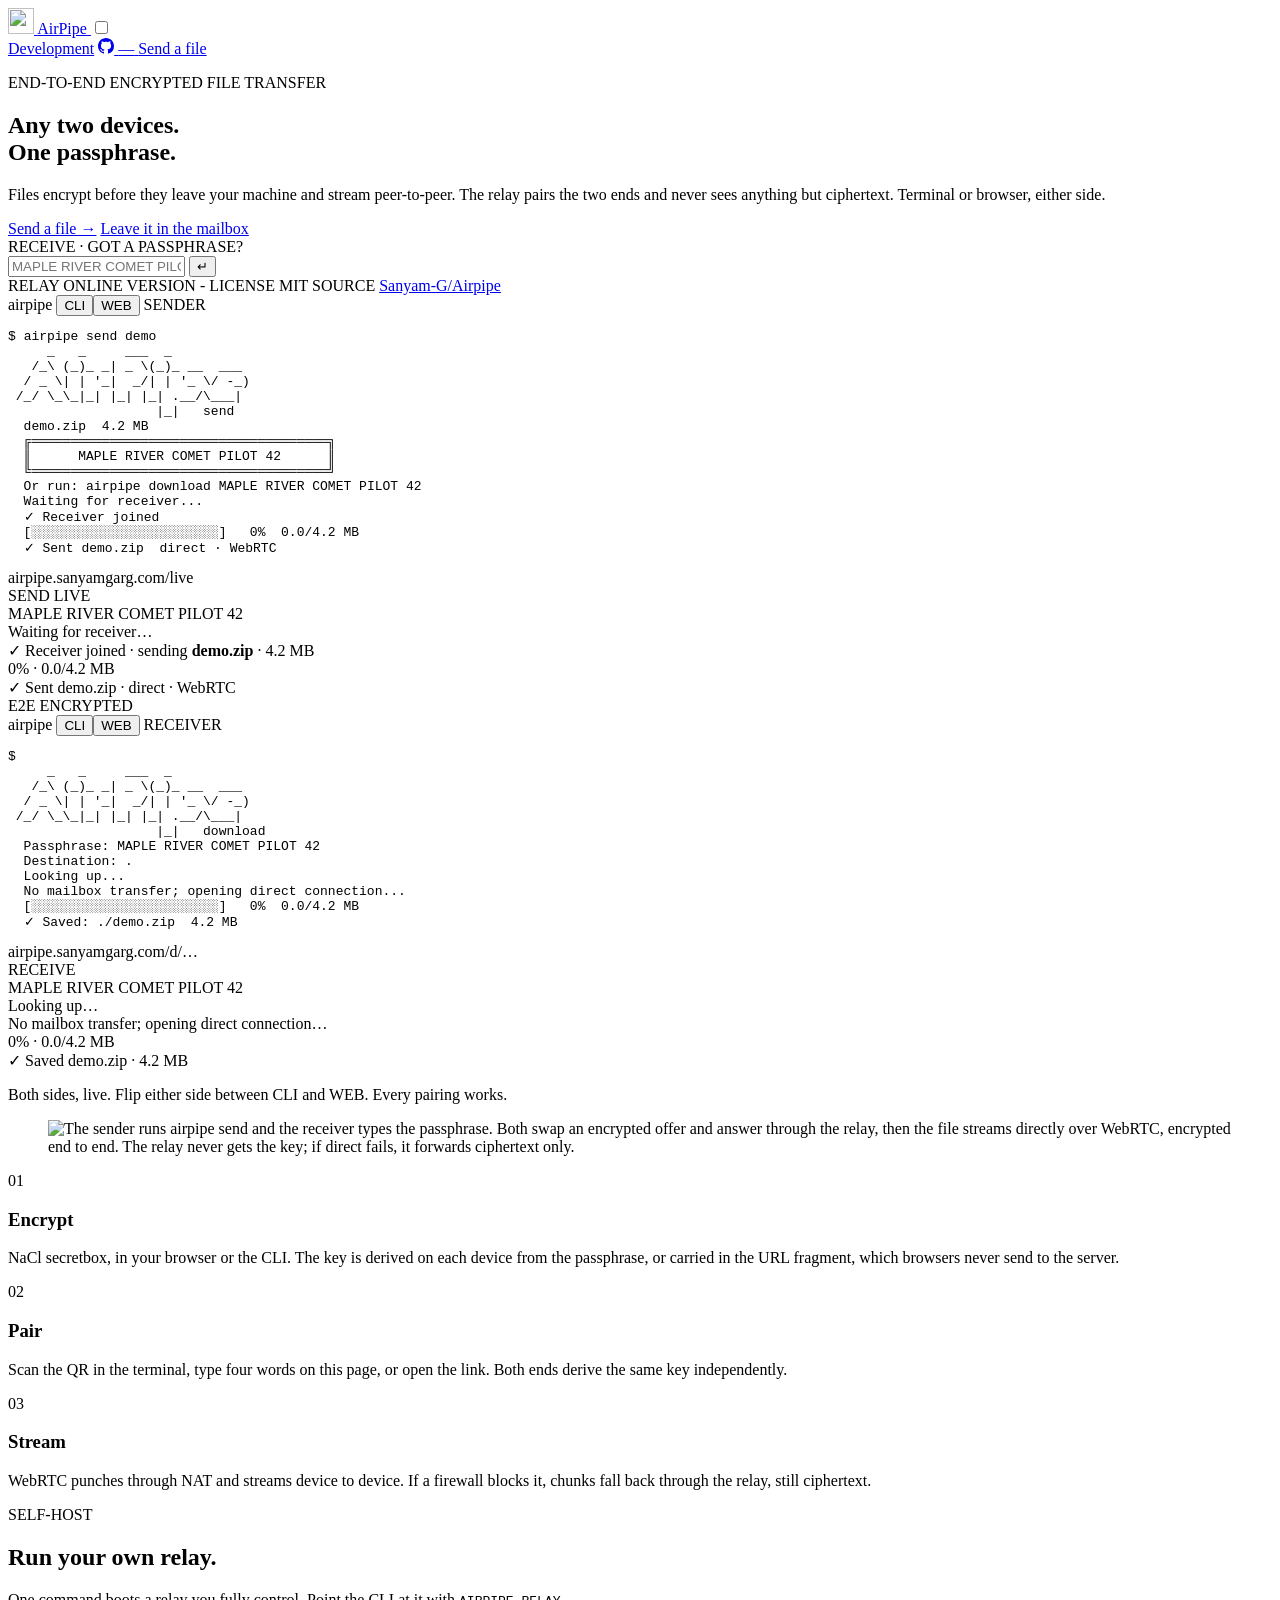
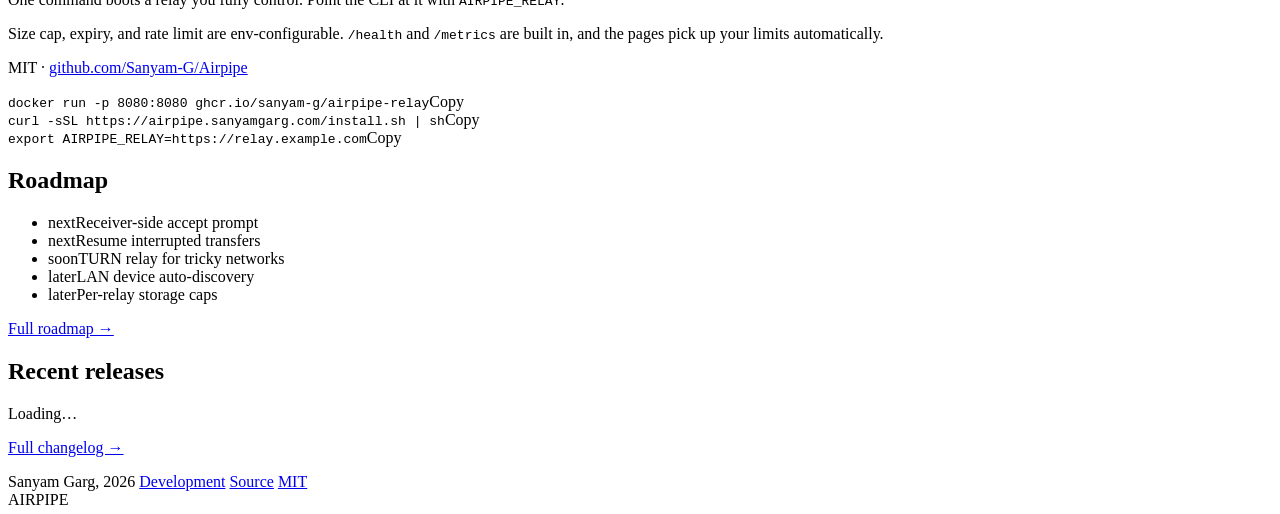
==== commit 3419d1a0: "site: share image, robots and sitemap, fresh cache stamp" ====
--- a/web/assets/index.html
+++ b/web/assets/index.html
@@ -9,6 +9,10 @@
 <meta property="og:description" content="Encrypted file transfer, peer-to-peer in the browser or terminal. Self-hostable.">
 <meta property="og:url" content="https://airpipe.sanyamgarg.com">
 <meta property="og:type" content="website">
+<meta property="og:image" content="https://airpipe.sanyamgarg.com/site/og.png">
+<meta property="og:image:width" content="1200">
+<meta property="og:image:height" content="630">
+<meta name="twitter:card" content="summary_large_image">
 <meta name="theme-color" content="#14100D">
 <link rel="icon" href="/static/favicon.ico?v=20261101a" sizes="any">
 <link rel="icon" type="image/svg+xml" href="/static/favicon.svg?v=20261101a">
@@ -16,7 +20,7 @@
 <link rel="preconnect" href="https://fonts.googleapis.com">
 <link rel="preconnect" href="https://fonts.gstatic.com" crossorigin>
 <link href="https://fonts.googleapis.com/css2?family=Inter:wght@400;500;600;700;800&family=JetBrains+Mono:wght@400;500;600;700&display=swap" rel="stylesheet">
-<link rel="stylesheet" href="/site/landing.css?v=20261109a">
+<link rel="stylesheet" href="/site/landing.css?v=20261101b">
 </head>
 <body class="page-home">
 
@@ -66,11 +70,96 @@
           </div>
         </div>
 
-        <figure class="hero-fig"><picture><source media="(max-width: 600px)" srcset="/site/airpipe-flow-tall.svg" width="400" height="830"><img src="/site/airpipe-flow.svg" width="940" height="340" alt="The sender runs airpipe send and the receiver types the passphrase. Both swap an encrypted offer and answer through the relay, then the file streams directly over WebRTC, encrypted end to end. The relay never gets the key; if direct fails, it forwards ciphertext only."></picture></figure>
+        <div class="hero-demo">
+          <div class="demo-duo" id="demo-duo">
+            <div class="term pane">
+              <div class="term-bar">
+                <span class="term-dot"></span><span class="term-dot"></span><span class="term-dot"></span>
+                <span class="term-title">airpipe</span>
+                <span class="seg"><button type="button" class="sel" data-view="cli">CLI</button><button type="button" data-view="web">WEB</button></span>
+                <span class="term-role">SENDER</span>
+              </div>
+              <pre class="term-body"><span class="tl t-first"><span class="t-dim">$</span> <span id="type-s"></span><span class="t-caret" id="caret-s"></span></span>
+<span class="tl t-brand" data-s="s1">     _   _     ___  _
+   /_\ (_)_ _| _ \(_)_ __  ___
+  / _ \| | '_|  _/| | '_ \/ -_)
+ /_/ \_\_|_| |_| |_| .__/\___|
+                   |_|   <span class="t-dim">send</span></span>
+<span class="tl" data-s="s2">  <span class="t-ink">demo.zip</span>  <span class="t-dim">4.2 MB</span></span>
+<span class="tl t-brand" data-s="s3">  ╔══════════════════════════════════════╗
+  ║      MAPLE RIVER COMET PILOT 42      ║
+  ╚══════════════════════════════════════╝</span>
+<span class="tl" data-s="s4">  <span class="t-dim">Or run:</span> <span class="t-ink">airpipe download MAPLE RIVER COMET PILOT 42</span></span>
+<span class="tl" data-s="s5">  <span class="t-dim">Waiting for receiver...</span></span>
+<span class="tl t-ok" data-s="s6">  ✓ Receiver joined</span>
+<span class="tl" data-s="s7">  [<span class="t-brand" id="bar-s">░░░░░░░░░░░░░░░░░░░░░░░░</span>] <span id="pct-s" class="t-dim">  0%</span></span>
+<span class="tl t-ok" data-s="s8">  ✓ Sent demo.zip  <span class="t-dim">direct · WebRTC</span></span></pre>
+              <div class="web-body">
+                <div class="wb-url">airpipe.sanyamgarg.com<span class="wb-path">/live</span></div>
+                <div class="wb-stage">
+                  <div class="wb-head">SEND LIVE</div>
+                  <div class="wl" data-s="s3">
+                    <div class="wb-phrase">MAPLE RIVER COMET PILOT 42</div>
+                    <div class="wb-qr" aria-hidden="true"></div>
+                  </div>
+                  <div class="wl wb-dim" data-s="s5">Waiting for receiver…</div>
+                  <div class="wl wb-ok" data-s="s6">✓ Receiver joined · sending <b>demo.zip</b> · 4.2 MB</div>
+                  <div class="wl" data-s="s7">
+                    <div class="wb-bar"><div class="wb-fill" id="wfill-s"></div></div>
+                    <div class="wb-pct" id="wpct-s">0%</div>
+                  </div>
+                  <div class="wl wb-ok" data-s="s8">✓ Sent demo.zip · direct · WebRTC</div>
+                </div>
+              </div>
+            </div>
+
+            <div class="pipe" id="pipe" aria-hidden="true">
+              <div class="pipe-track"><span class="pkt"></span><span class="pkt"></span><span class="pkt"></span></div>
+              <span class="pipe-cap">E2E&nbsp;ENCRYPTED</span>
+            </div>
+
+            <div class="term pane">
+              <div class="term-bar">
+                <span class="term-dot"></span><span class="term-dot"></span><span class="term-dot"></span>
+                <span class="term-title">airpipe</span>
+                <span class="seg"><button type="button" class="sel" data-view="cli">CLI</button><button type="button" data-view="web">WEB</button></span>
+                <span class="term-role">RECEIVER</span>
+              </div>
+              <pre class="term-body"><span class="tl t-first"><span class="t-dim">$</span> <span id="type-r"></span><span class="t-caret off" id="caret-r"></span></span>
+<span class="tl t-brand" data-s="r1">     _   _     ___  _
+   /_\ (_)_ _| _ \(_)_ __  ___
+  / _ \| | '_|  _/| | '_ \/ -_)
+ /_/ \_\_|_| |_| |_| .__/\___|
+                   |_|   <span class="t-dim">download</span></span>
+<span class="tl" data-s="r2">  <span class="t-dim">Passphrase:</span> <span class="t-brand">MAPLE RIVER COMET PILOT 42</span>
+  <span class="t-dim">Destination:</span> <span class="t-ink">.</span></span>
+<span class="tl" data-s="r3">  <span class="t-dim">Looking up...</span></span>
+<span class="tl" data-s="r4">  <span class="t-dim">No mailbox transfer; opening direct connection...</span></span>
+<span class="tl" data-s="r5">  [<span class="t-brand" id="bar-r">░░░░░░░░░░░░░░░░░░░░░░░░</span>] <span id="pct-r" class="t-dim">  0%</span></span>
+<span class="tl t-ok" data-s="r6">  ✓ Saved: ./demo.zip  <span class="t-dim">4.2 MB</span></span></pre>
+              <div class="web-body">
+                <div class="wb-url">airpipe.sanyamgarg.com<span class="wb-path">/d/…</span></div>
+                <div class="wb-stage">
+                  <div class="wb-head">RECEIVE</div>
+                  <div class="wl" data-s="r2"><div class="wb-input">MAPLE RIVER COMET PILOT 42</div></div>
+                  <div class="wl wb-dim" data-s="r3">Looking up…</div>
+                  <div class="wl wb-dim" data-s="r4">No mailbox transfer; opening direct connection…</div>
+                  <div class="wl" data-s="r5">
+                    <div class="wb-bar"><div class="wb-fill" id="wfill-r"></div></div>
+                    <div class="wb-pct" id="wpct-r">0%</div>
+                  </div>
+                  <div class="wl wb-ok" data-s="r6">✓ Saved demo.zip · 4.2 MB</div>
+                </div>
+              </div>
+            </div>
+          </div>
+          <p class="term-cap">Both sides, live. Flip either side between CLI and WEB. Every pairing works.</p>
+        </div>
       </div>
     </section>
 
     <section class="how">
+      <figure class="how-fig"><picture><source media="(max-width: 600px)" srcset="/site/airpipe-flow-tall.svg" width="400" height="830"><img src="/site/airpipe-flow.svg" width="940" height="340" alt="The sender runs airpipe send and the receiver types the passphrase. Both swap an encrypted offer and answer through the relay, then the file streams directly over WebRTC, encrypted end to end. The relay never gets the key; if direct fails, it forwards ciphertext only."></picture></figure>
       <div class="how-cell">
         <span class="how-n">01</span>
         <div class="how-txt">
@@ -142,6 +231,90 @@
     <div class="footer-word" aria-hidden="true">AIRPIPE</div>
   </footer>
 
-  <script src="/site/app.js?v=20260704a" defer></script>
+  <script src="/site/app.js?v=20261029a" defer></script>
+  <script>
+  (function () {
+    var CMD_S = 'airpipe send demo.zip';
+    var CMD_R = 'airpipe download MAPLE RIVER COMET PILOT 42';
+    var typeS = document.getElementById('type-s'), caretS = document.getElementById('caret-s');
+    var typeR = document.getElementById('type-r'), caretR = document.getElementById('caret-r');
+    var barS = document.getElementById('bar-s'), pctS = document.getElementById('pct-s');
+    var barR = document.getElementById('bar-r'), pctR = document.getElementById('pct-r');
+    var pipe = document.getElementById('pipe');
+    var wfillS = document.getElementById('wfill-s'), wpctS = document.getElementById('wpct-s');
+    var wfillR = document.getElementById('wfill-r'), wpctR = document.getElementById('wpct-r');
+    var lines = Array.prototype.slice.call(document.querySelectorAll('#demo-duo [data-s]'));
+    if (!typeS || !typeR || !lines.length) return;
+    var SIZE_MB = 4.2;
+    var timers = [];
+    function at(ms, fn) { timers.push(setTimeout(fn, ms)); }
+    function show(n) {
+      document.querySelectorAll('#demo-duo [data-s="' + n + '"]').forEach(function (el) {
+        el.classList.add('on');
+      });
+    }
+    function setBar(bar, pct, wfill, wpct, p) {
+      var cells = 24, fill = Math.round(cells * p / 100);
+      var mb = (SIZE_MB * p / 100).toFixed(1);
+      bar.textContent = '█'.repeat(fill) + '░'.repeat(cells - fill);
+      pct.textContent = (p < 10 ? '  ' : p < 100 ? ' ' : '') + p + '%  ' + mb + '/' + SIZE_MB + ' MB';
+      wfill.style.width = p + '%';
+      wpct.textContent = p + '% · ' + mb + '/' + SIZE_MB + ' MB';
+    }
+    document.querySelectorAll('#demo-duo .seg button').forEach(function (b) {
+      b.addEventListener('click', function () {
+        var pane = b.closest('.pane');
+        pane.classList.toggle('view-web', b.dataset.view === 'web');
+        pane.querySelectorAll('.seg button').forEach(function (x) {
+          x.classList.toggle('sel', x === b);
+        });
+      });
+    });
+    function typeInto(el, caret, cmd, t0, speed) {
+      at(t0, function () { caret.classList.remove('off'); });
+      var t = t0 + 300;
+      for (var i = 0; i < cmd.length; i++) {
+        (function (i) { at(t, function () { el.textContent = cmd.slice(0, i + 1); }); })(i);
+        t += speed + (i % 3) * 14;
+      }
+      return t;
+    }
+    function run() {
+      timers.forEach(clearTimeout); timers = [];
+      typeS.textContent = ''; typeR.textContent = '';
+      caretS.classList.remove('off'); caretR.classList.add('off');
+      pipe.classList.remove('live');
+      lines.forEach(function (l) { l.classList.remove('on'); });
+      setBar(barS, pctS, wfillS, wpctS, 0); setBar(barR, pctR, wfillR, wpctR, 0);
+      var t = typeInto(typeS, caretS, CMD_S, 500, 34);
+      at(t += 250, function () { caretS.classList.add('off'); show('s1'); });
+      at(t += 350, function () { show('s2'); });
+      at(t += 450, function () { show('s3'); });
+      at(t += 250, function () { show('s4'); });
+      at(t += 400, function () { show('s5'); });
+      t = typeInto(typeR, caretR, CMD_R, t + 700, 26);
+      at(t += 200, function () { caretR.classList.add('off'); show('r1'); });
+      at(t += 300, function () { show('r2'); });
+      at(t += 350, function () { show('r3'); });
+      at(t += 550, function () { show('r4'); });
+      at(t += 350, function () { show('s6'); pipe.classList.add('live'); });
+      at(t += 400, function () { show('s7'); show('r5'); });
+      var N = 26;
+      for (var s = 1; s <= N; s++) {
+        var x = s / N;
+        var p = Math.round(100 * (1 - Math.pow(1 - x, 2.2)));
+        (function (p, tt) {
+          at(tt, function () { setBar(barS, pctS, wfillS, wpctS, p); });
+          at(tt + 110, function () { setBar(barR, pctR, wfillR, wpctR, p); });
+        })(p, t);
+        t += 95;
+      }
+      at(t += 320, function () { pipe.classList.remove('live'); show('s8'); });
+      at(t += 200, function () { show('r6'); });
+      at(t + 4500, run);
+    }
+    run();
+  })();
+  </script>
 </body>
 </html>
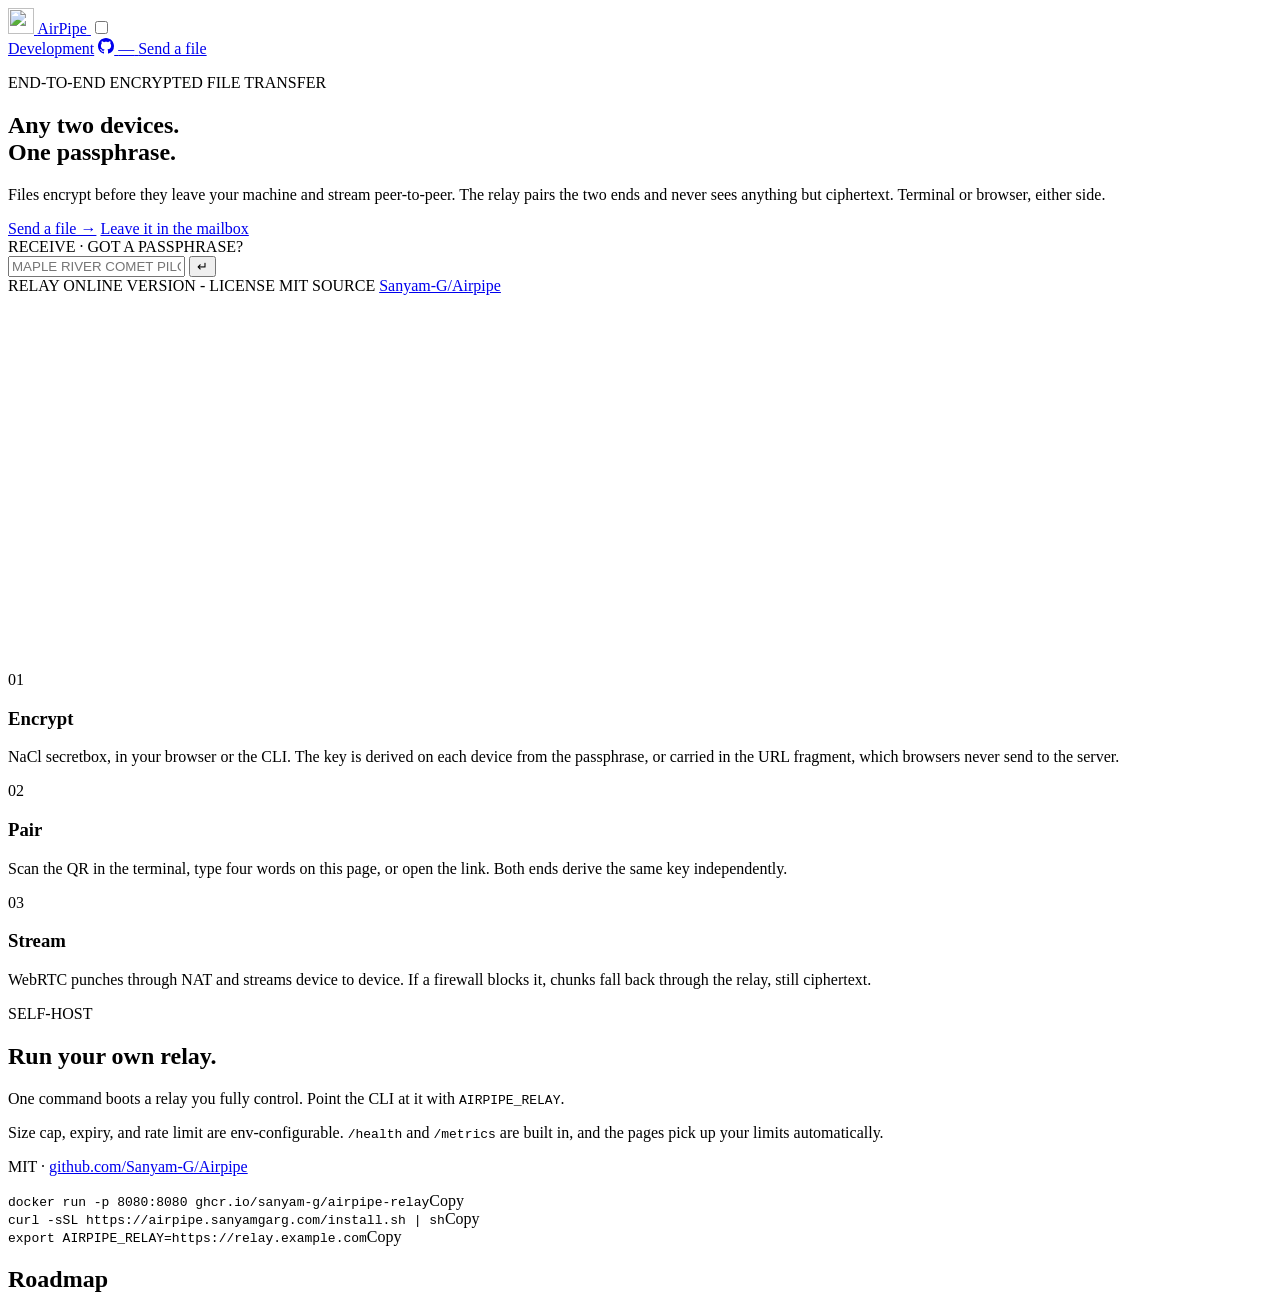
==== commit ca2984f7: "Merge relay hardening for v5.1.0" ====
--- a/web/assets/index.html
+++ b/web/assets/index.html
@@ -20,7 +20,7 @@
 <link rel="preconnect" href="https://fonts.googleapis.com">
 <link rel="preconnect" href="https://fonts.gstatic.com" crossorigin>
 <link href="https://fonts.googleapis.com/css2?family=Inter:wght@400;500;600;700;800&family=JetBrains+Mono:wght@400;500;600;700&display=swap" rel="stylesheet">
-<link rel="stylesheet" href="/site/landing.css?v=20261101b">
+<link rel="stylesheet" href="/site/landing.css?v=20261109a">
 </head>
 <body class="page-home">
 
@@ -70,96 +70,11 @@
           </div>
         </div>
 
-        <div class="hero-demo">
-          <div class="demo-duo" id="demo-duo">
-            <div class="term pane">
-              <div class="term-bar">
-                <span class="term-dot"></span><span class="term-dot"></span><span class="term-dot"></span>
-                <span class="term-title">airpipe</span>
-                <span class="seg"><button type="button" class="sel" data-view="cli">CLI</button><button type="button" data-view="web">WEB</button></span>
-                <span class="term-role">SENDER</span>
-              </div>
-              <pre class="term-body"><span class="tl t-first"><span class="t-dim">$</span> <span id="type-s"></span><span class="t-caret" id="caret-s"></span></span>
-<span class="tl t-brand" data-s="s1">     _   _     ___  _
-   /_\ (_)_ _| _ \(_)_ __  ___
-  / _ \| | '_|  _/| | '_ \/ -_)
- /_/ \_\_|_| |_| |_| .__/\___|
-                   |_|   <span class="t-dim">send</span></span>
-<span class="tl" data-s="s2">  <span class="t-ink">demo.zip</span>  <span class="t-dim">4.2 MB</span></span>
-<span class="tl t-brand" data-s="s3">  ╔══════════════════════════════════════╗
-  ║      MAPLE RIVER COMET PILOT 42      ║
-  ╚══════════════════════════════════════╝</span>
-<span class="tl" data-s="s4">  <span class="t-dim">Or run:</span> <span class="t-ink">airpipe download MAPLE RIVER COMET PILOT 42</span></span>
-<span class="tl" data-s="s5">  <span class="t-dim">Waiting for receiver...</span></span>
-<span class="tl t-ok" data-s="s6">  ✓ Receiver joined</span>
-<span class="tl" data-s="s7">  [<span class="t-brand" id="bar-s">░░░░░░░░░░░░░░░░░░░░░░░░</span>] <span id="pct-s" class="t-dim">  0%</span></span>
-<span class="tl t-ok" data-s="s8">  ✓ Sent demo.zip  <span class="t-dim">direct · WebRTC</span></span></pre>
-              <div class="web-body">
-                <div class="wb-url">airpipe.sanyamgarg.com<span class="wb-path">/live</span></div>
-                <div class="wb-stage">
-                  <div class="wb-head">SEND LIVE</div>
-                  <div class="wl" data-s="s3">
-                    <div class="wb-phrase">MAPLE RIVER COMET PILOT 42</div>
-                    <div class="wb-qr" aria-hidden="true"></div>
-                  </div>
-                  <div class="wl wb-dim" data-s="s5">Waiting for receiver…</div>
-                  <div class="wl wb-ok" data-s="s6">✓ Receiver joined · sending <b>demo.zip</b> · 4.2 MB</div>
-                  <div class="wl" data-s="s7">
-                    <div class="wb-bar"><div class="wb-fill" id="wfill-s"></div></div>
-                    <div class="wb-pct" id="wpct-s">0%</div>
-                  </div>
-                  <div class="wl wb-ok" data-s="s8">✓ Sent demo.zip · direct · WebRTC</div>
-                </div>
-              </div>
-            </div>
-
-            <div class="pipe" id="pipe" aria-hidden="true">
-              <div class="pipe-track"><span class="pkt"></span><span class="pkt"></span><span class="pkt"></span></div>
-              <span class="pipe-cap">E2E&nbsp;ENCRYPTED</span>
-            </div>
-
-            <div class="term pane">
-              <div class="term-bar">
-                <span class="term-dot"></span><span class="term-dot"></span><span class="term-dot"></span>
-                <span class="term-title">airpipe</span>
-                <span class="seg"><button type="button" class="sel" data-view="cli">CLI</button><button type="button" data-view="web">WEB</button></span>
-                <span class="term-role">RECEIVER</span>
-              </div>
-              <pre class="term-body"><span class="tl t-first"><span class="t-dim">$</span> <span id="type-r"></span><span class="t-caret off" id="caret-r"></span></span>
-<span class="tl t-brand" data-s="r1">     _   _     ___  _
-   /_\ (_)_ _| _ \(_)_ __  ___
-  / _ \| | '_|  _/| | '_ \/ -_)
- /_/ \_\_|_| |_| |_| .__/\___|
-                   |_|   <span class="t-dim">download</span></span>
-<span class="tl" data-s="r2">  <span class="t-dim">Passphrase:</span> <span class="t-brand">MAPLE RIVER COMET PILOT 42</span>
-  <span class="t-dim">Destination:</span> <span class="t-ink">.</span></span>
-<span class="tl" data-s="r3">  <span class="t-dim">Looking up...</span></span>
-<span class="tl" data-s="r4">  <span class="t-dim">No mailbox transfer; opening direct connection...</span></span>
-<span class="tl" data-s="r5">  [<span class="t-brand" id="bar-r">░░░░░░░░░░░░░░░░░░░░░░░░</span>] <span id="pct-r" class="t-dim">  0%</span></span>
-<span class="tl t-ok" data-s="r6">  ✓ Saved: ./demo.zip  <span class="t-dim">4.2 MB</span></span></pre>
-              <div class="web-body">
-                <div class="wb-url">airpipe.sanyamgarg.com<span class="wb-path">/d/…</span></div>
-                <div class="wb-stage">
-                  <div class="wb-head">RECEIVE</div>
-                  <div class="wl" data-s="r2"><div class="wb-input">MAPLE RIVER COMET PILOT 42</div></div>
-                  <div class="wl wb-dim" data-s="r3">Looking up…</div>
-                  <div class="wl wb-dim" data-s="r4">No mailbox transfer; opening direct connection…</div>
-                  <div class="wl" data-s="r5">
-                    <div class="wb-bar"><div class="wb-fill" id="wfill-r"></div></div>
-                    <div class="wb-pct" id="wpct-r">0%</div>
-                  </div>
-                  <div class="wl wb-ok" data-s="r6">✓ Saved demo.zip · 4.2 MB</div>
-                </div>
-              </div>
-            </div>
-          </div>
-          <p class="term-cap">Both sides, live. Flip either side between CLI and WEB. Every pairing works.</p>
-        </div>
+        <figure class="hero-fig"><picture><source media="(max-width: 600px)" srcset="/site/airpipe-flow-tall.svg" width="400" height="830"><img src="/site/airpipe-flow.svg" width="940" height="340" alt="The sender runs airpipe send and the receiver types the passphrase. Both swap an encrypted offer and answer through the relay, then the file streams directly over WebRTC, encrypted end to end. The relay never gets the key; if direct fails, it forwards ciphertext only."></picture></figure>
       </div>
     </section>
 
     <section class="how">
-      <figure class="how-fig"><picture><source media="(max-width: 600px)" srcset="/site/airpipe-flow-tall.svg" width="400" height="830"><img src="/site/airpipe-flow.svg" width="940" height="340" alt="The sender runs airpipe send and the receiver types the passphrase. Both swap an encrypted offer and answer through the relay, then the file streams directly over WebRTC, encrypted end to end. The relay never gets the key; if direct fails, it forwards ciphertext only."></picture></figure>
       <div class="how-cell">
         <span class="how-n">01</span>
         <div class="how-txt">
@@ -232,89 +147,5 @@
   </footer>
 
   <script src="/site/app.js?v=20261029a" defer></script>
-  <script>
-  (function () {
-    var CMD_S = 'airpipe send demo.zip';
-    var CMD_R = 'airpipe download MAPLE RIVER COMET PILOT 42';
-    var typeS = document.getElementById('type-s'), caretS = document.getElementById('caret-s');
-    var typeR = document.getElementById('type-r'), caretR = document.getElementById('caret-r');
-    var barS = document.getElementById('bar-s'), pctS = document.getElementById('pct-s');
-    var barR = document.getElementById('bar-r'), pctR = document.getElementById('pct-r');
-    var pipe = document.getElementById('pipe');
-    var wfillS = document.getElementById('wfill-s'), wpctS = document.getElementById('wpct-s');
-    var wfillR = document.getElementById('wfill-r'), wpctR = document.getElementById('wpct-r');
-    var lines = Array.prototype.slice.call(document.querySelectorAll('#demo-duo [data-s]'));
-    if (!typeS || !typeR || !lines.length) return;
-    var SIZE_MB = 4.2;
-    var timers = [];
-    function at(ms, fn) { timers.push(setTimeout(fn, ms)); }
-    function show(n) {
-      document.querySelectorAll('#demo-duo [data-s="' + n + '"]').forEach(function (el) {
-        el.classList.add('on');
-      });
-    }
-    function setBar(bar, pct, wfill, wpct, p) {
-      var cells = 24, fill = Math.round(cells * p / 100);
-      var mb = (SIZE_MB * p / 100).toFixed(1);
-      bar.textContent = '█'.repeat(fill) + '░'.repeat(cells - fill);
-      pct.textContent = (p < 10 ? '  ' : p < 100 ? ' ' : '') + p + '%  ' + mb + '/' + SIZE_MB + ' MB';
-      wfill.style.width = p + '%';
-      wpct.textContent = p + '% · ' + mb + '/' + SIZE_MB + ' MB';
-    }
-    document.querySelectorAll('#demo-duo .seg button').forEach(function (b) {
-      b.addEventListener('click', function () {
-        var pane = b.closest('.pane');
-        pane.classList.toggle('view-web', b.dataset.view === 'web');
-        pane.querySelectorAll('.seg button').forEach(function (x) {
-          x.classList.toggle('sel', x === b);
-        });
-      });
-    });
-    function typeInto(el, caret, cmd, t0, speed) {
-      at(t0, function () { caret.classList.remove('off'); });
-      var t = t0 + 300;
-      for (var i = 0; i < cmd.length; i++) {
-        (function (i) { at(t, function () { el.textContent = cmd.slice(0, i + 1); }); })(i);
-        t += speed + (i % 3) * 14;
-      }
-      return t;
-    }
-    function run() {
-      timers.forEach(clearTimeout); timers = [];
-      typeS.textContent = ''; typeR.textContent = '';
-      caretS.classList.remove('off'); caretR.classList.add('off');
-      pipe.classList.remove('live');
-      lines.forEach(function (l) { l.classList.remove('on'); });
-      setBar(barS, pctS, wfillS, wpctS, 0); setBar(barR, pctR, wfillR, wpctR, 0);
-      var t = typeInto(typeS, caretS, CMD_S, 500, 34);
-      at(t += 250, function () { caretS.classList.add('off'); show('s1'); });
-      at(t += 350, function () { show('s2'); });
-      at(t += 450, function () { show('s3'); });
-      at(t += 250, function () { show('s4'); });
-      at(t += 400, function () { show('s5'); });
-      t = typeInto(typeR, caretR, CMD_R, t + 700, 26);
-      at(t += 200, function () { caretR.classList.add('off'); show('r1'); });
-      at(t += 300, function () { show('r2'); });
-      at(t += 350, function () { show('r3'); });
-      at(t += 550, function () { show('r4'); });
-      at(t += 350, function () { show('s6'); pipe.classList.add('live'); });
-      at(t += 400, function () { show('s7'); show('r5'); });
-      var N = 26;
-      for (var s = 1; s <= N; s++) {
-        var x = s / N;
-        var p = Math.round(100 * (1 - Math.pow(1 - x, 2.2)));
-        (function (p, tt) {
-          at(tt, function () { setBar(barS, pctS, wfillS, wpctS, p); });
-          at(tt + 110, function () { setBar(barR, pctR, wfillR, wpctR, p); });
-        })(p, t);
-        t += 95;
-      }
-      at(t += 320, function () { pipe.classList.remove('live'); show('s8'); });
-      at(t += 200, function () { show('r6'); });
-      at(t + 4500, run);
-    }
-    run();
-  })();
-  </script>
 </body>
 </html>
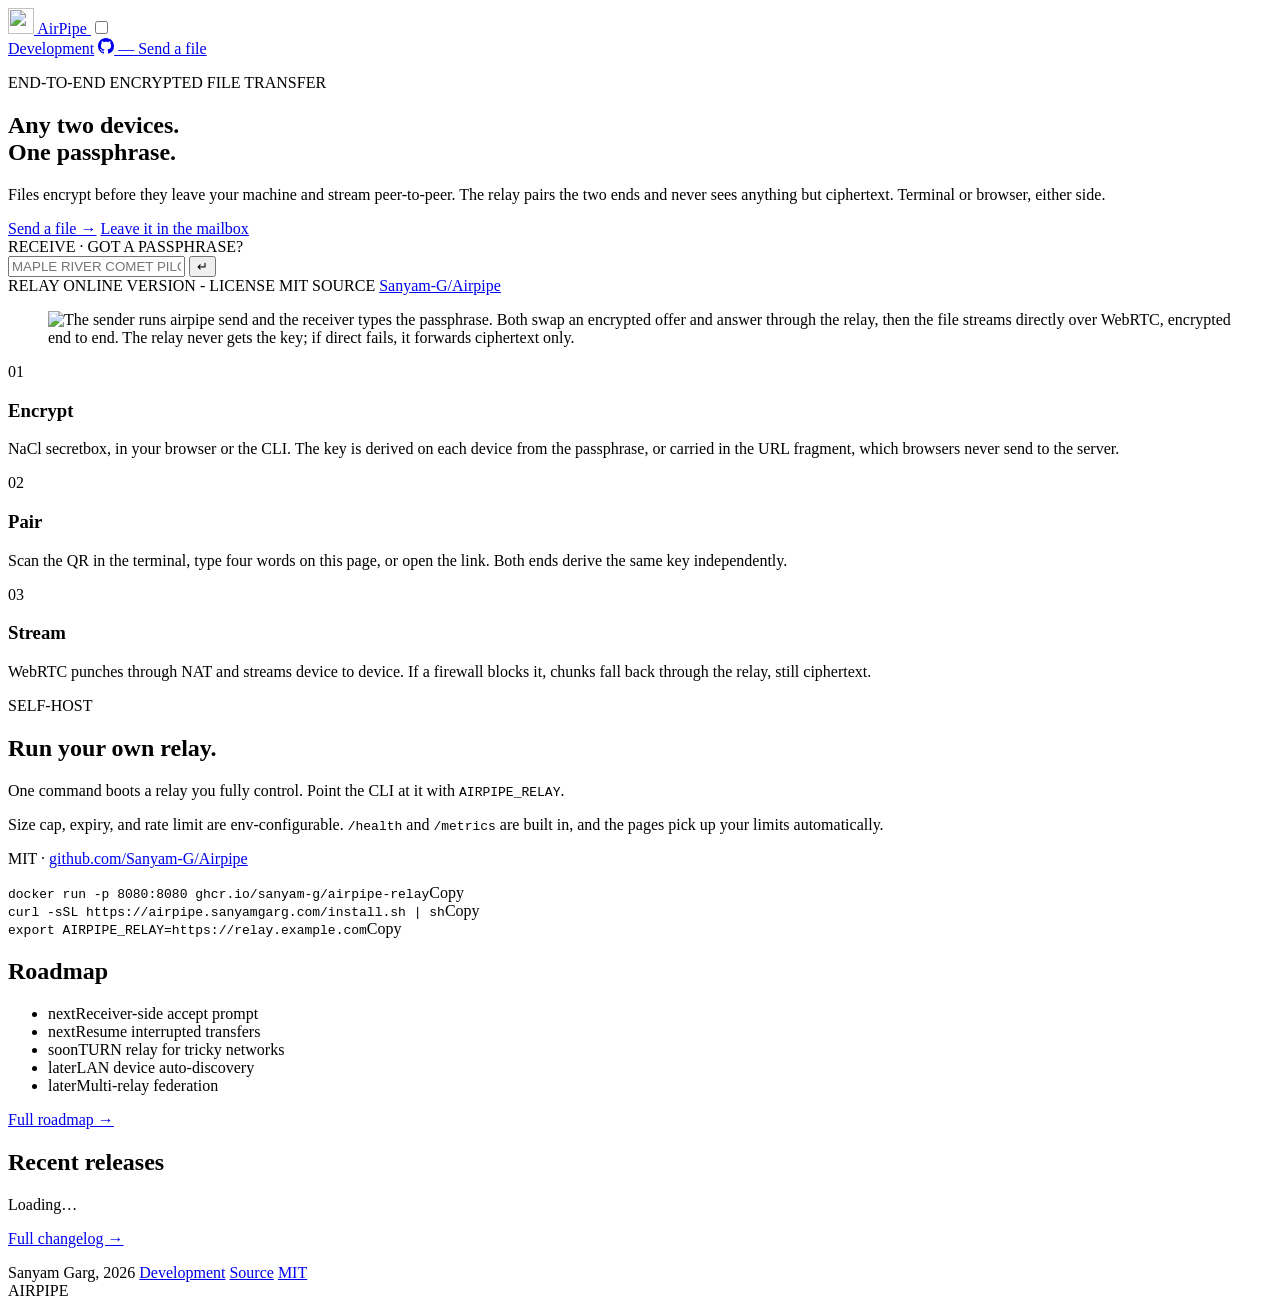
==== commit d3e36637: "Site: storage caps shipped, drop from roadmap" ====
--- a/web/assets/index.html
+++ b/web/assets/index.html
@@ -121,7 +121,7 @@
           <li><span class="rm-status next">next</span>Resume interrupted transfers</li>
           <li><span class="rm-status soon">soon</span>TURN relay for tricky networks</li>
           <li><span class="rm-status later">later</span>LAN device auto-discovery</li>
-          <li><span class="rm-status later">later</span>Per-relay storage caps</li>
+          <li><span class="rm-status later">later</span>Multi-relay federation</li>
         </ul>
         <p class="section-foot"><a href="/development#roadmap">Full roadmap →</a></p>
       </div>
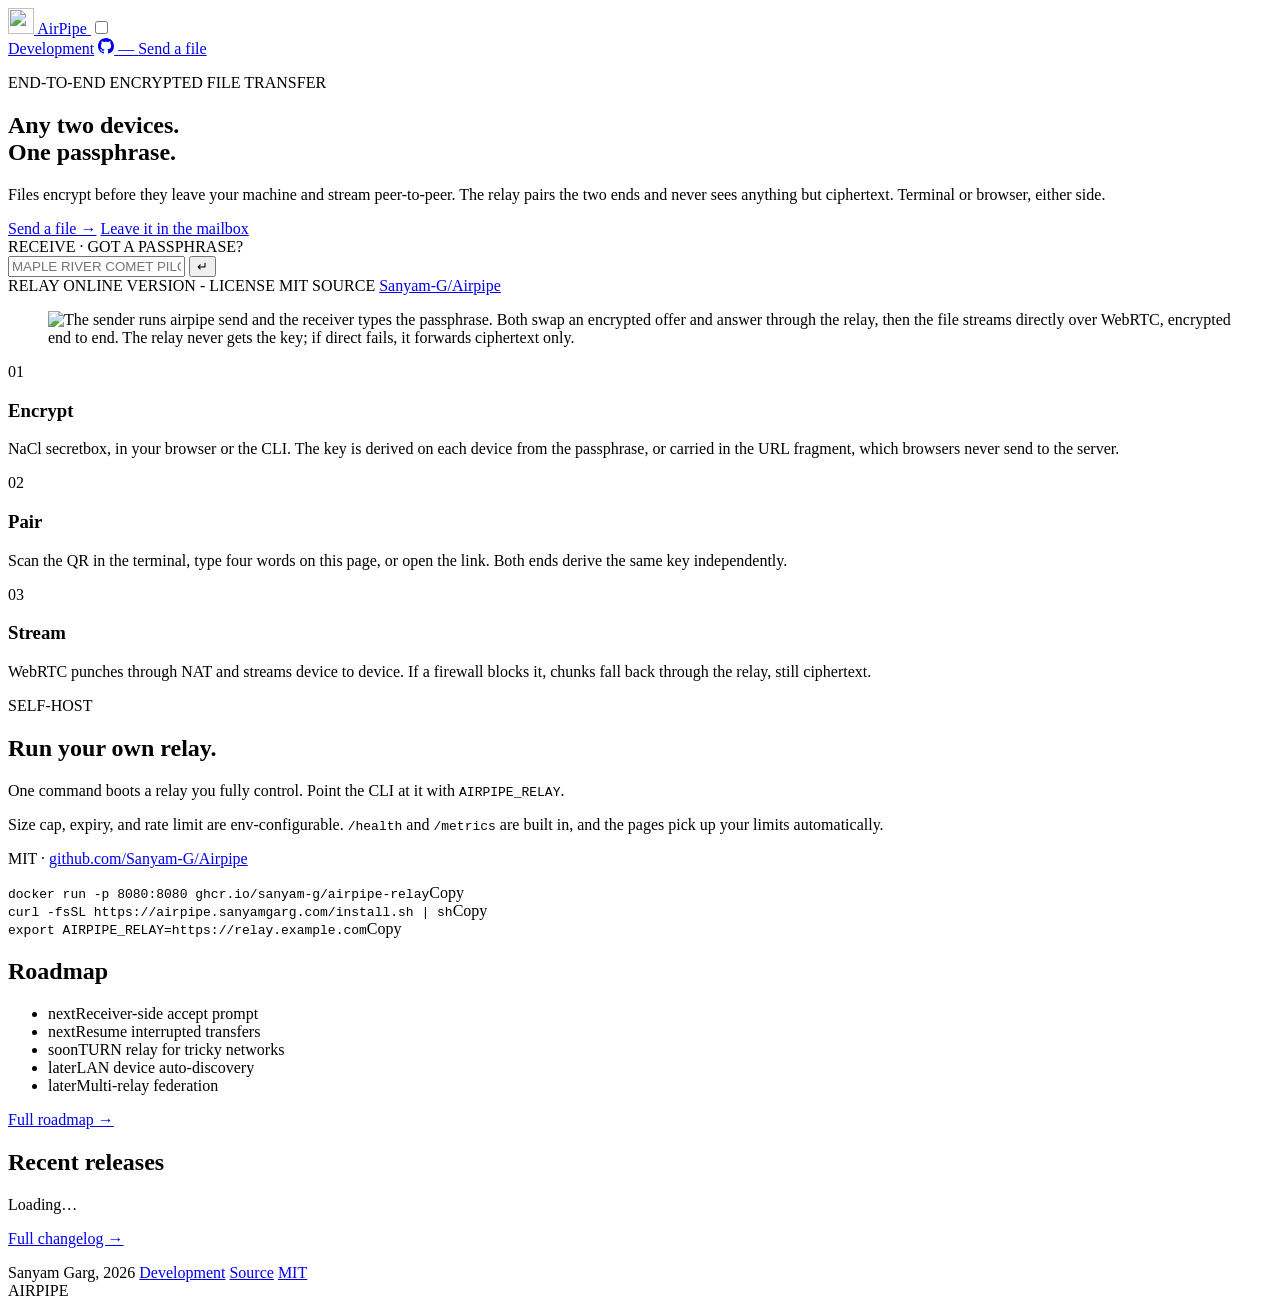
==== commit 997e8932: "docs: install one-liner uses curl -f" ====
--- a/web/assets/index.html
+++ b/web/assets/index.html
@@ -108,7 +108,7 @@
       </div>
       <div class="code-stack">
         <div class="code-block"><code>docker run -p 8080:8080 ghcr.io/sanyam-g/airpipe-relay</code><span class="copy-pill">Copy</span></div>
-        <div class="code-block"><code>curl -sSL https://airpipe.sanyamgarg.com/install.sh | sh</code><span class="copy-pill">Copy</span></div>
+        <div class="code-block"><code>curl -fsSL https://airpipe.sanyamgarg.com/install.sh | sh</code><span class="copy-pill">Copy</span></div>
         <div class="code-block"><code>export AIRPIPE_RELAY=https://relay.example.com</code><span class="copy-pill">Copy</span></div>
       </div>
     </section>
